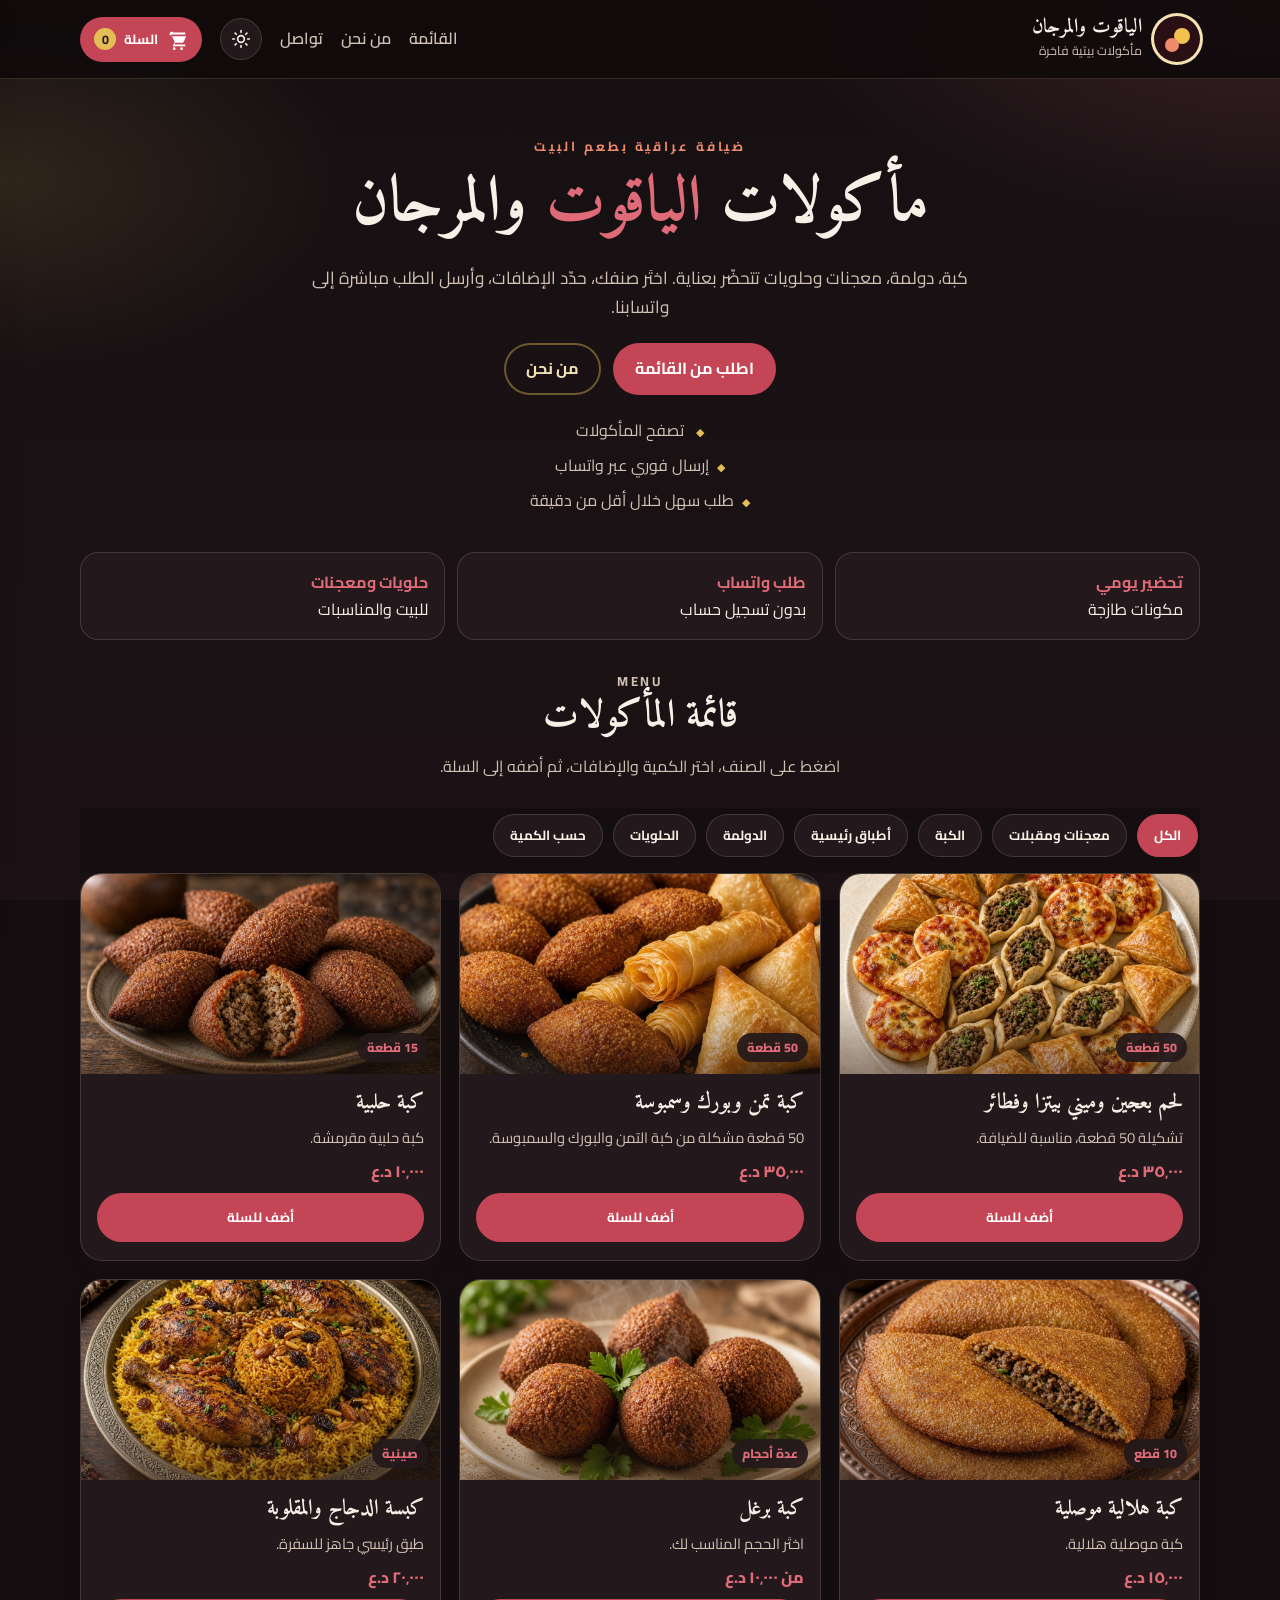
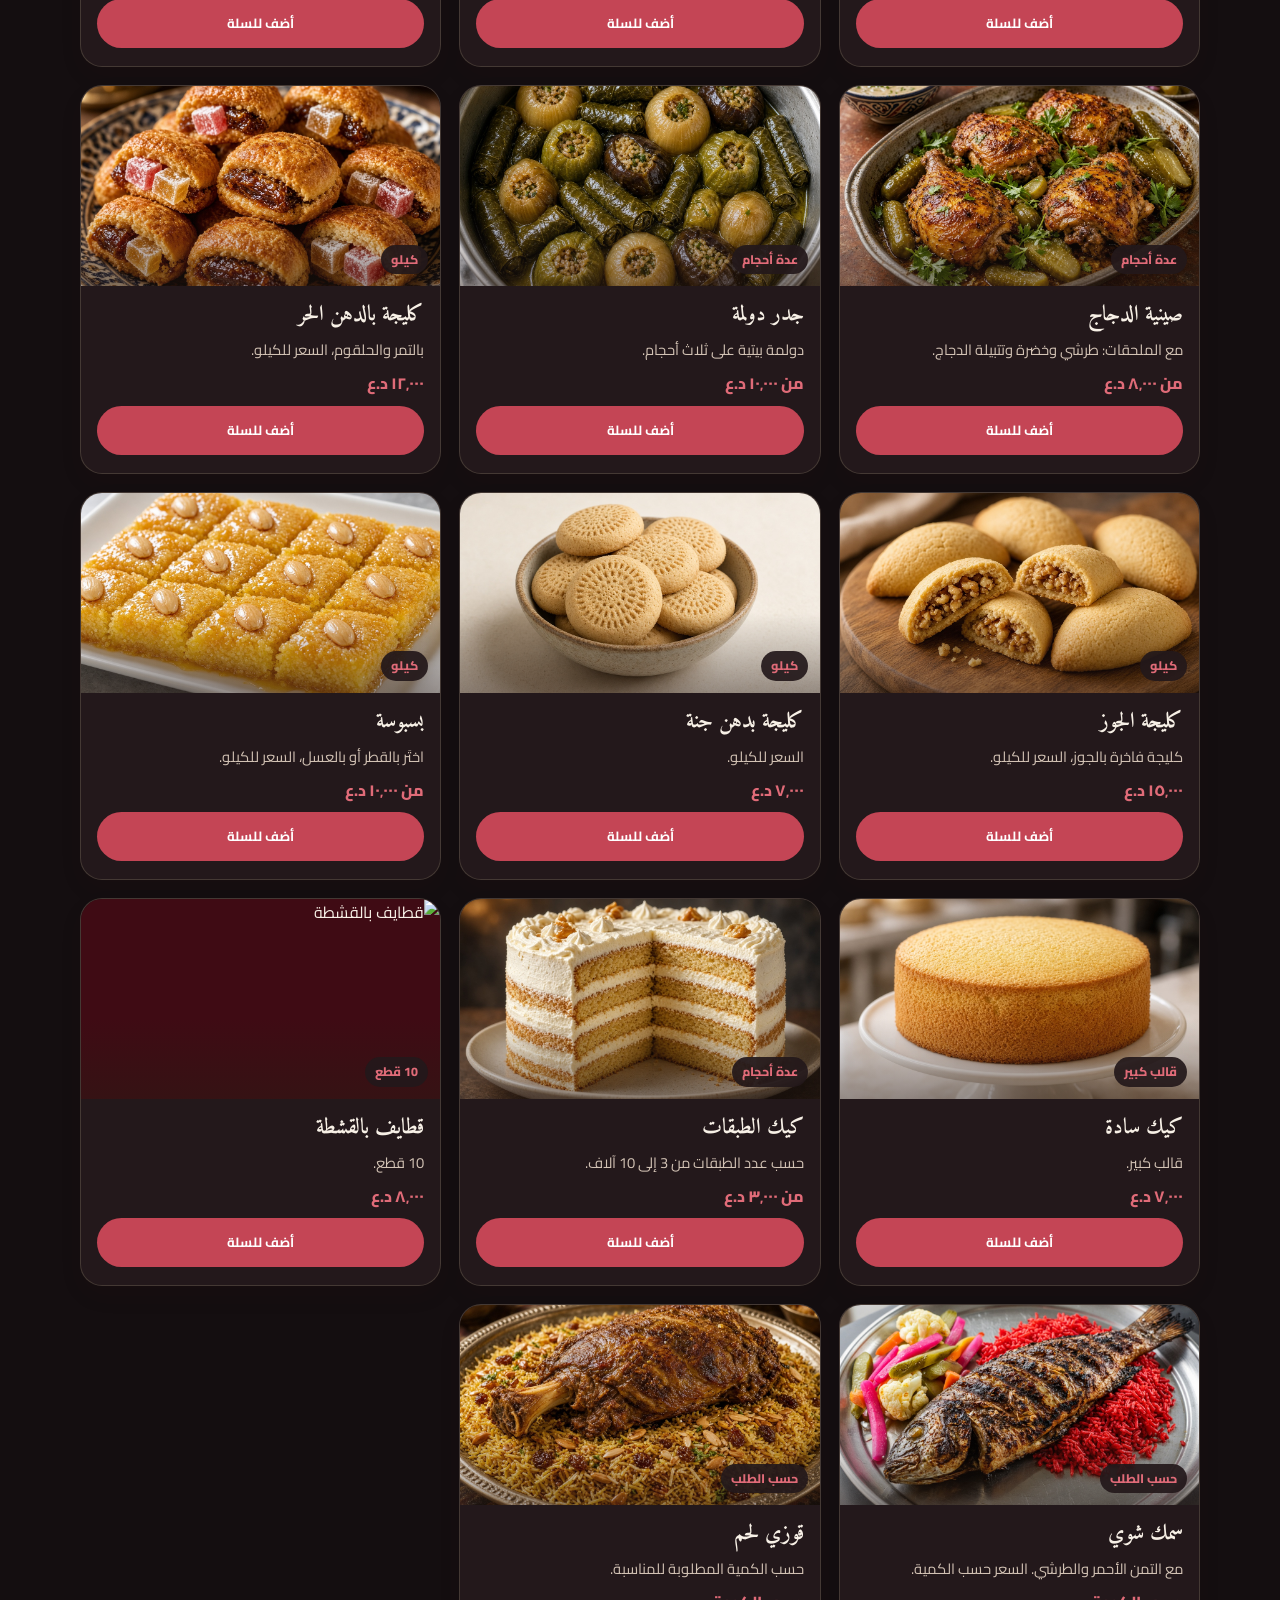
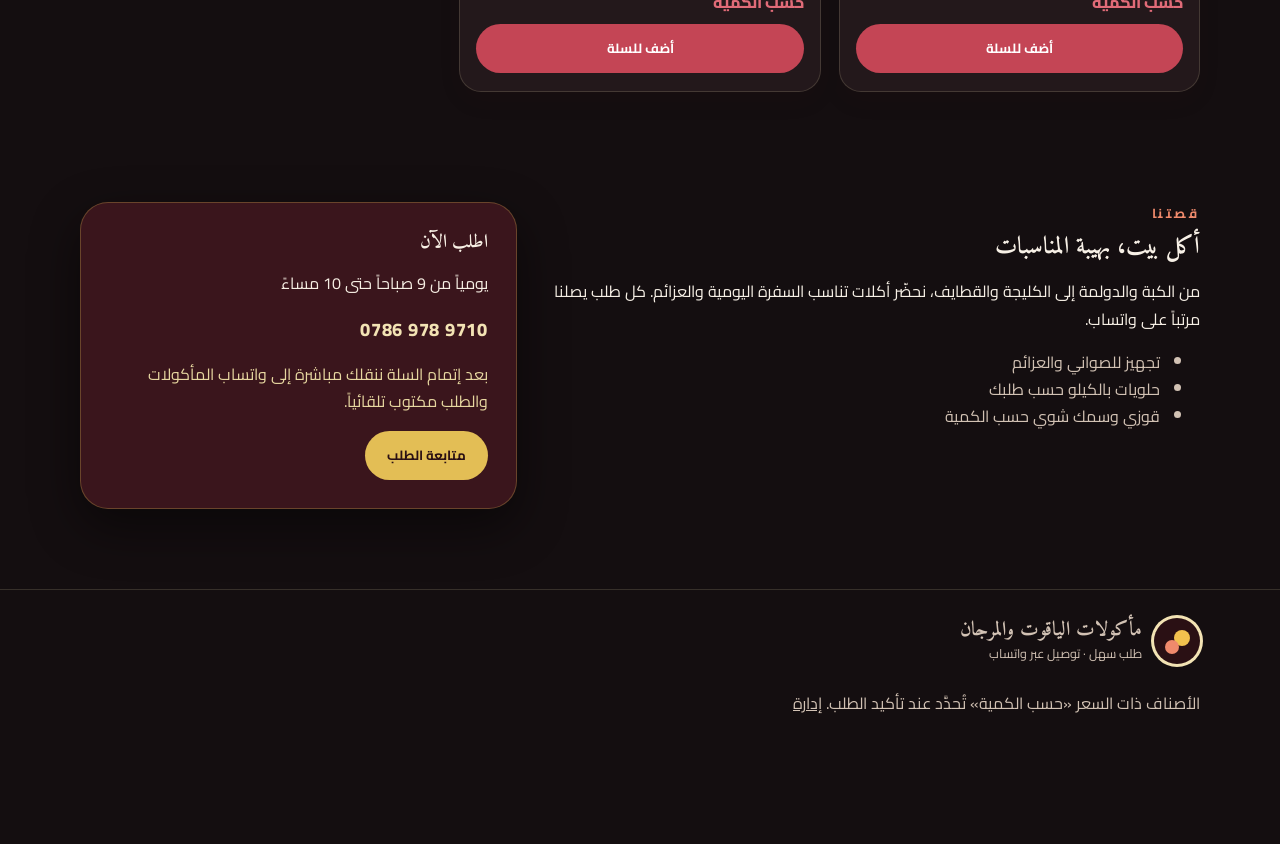
==== index.html @ 4e127524 "Serve uploaded photos from GitHub immediately and bust cached admin scripts. Co-authored-by: Cursor " ====
<!DOCTYPE html>
<html lang="ar" dir="rtl" data-theme="dark">
<head>
  <meta charset="UTF-8" />
  <meta name="viewport" content="width=device-width, initial-scale=1, viewport-fit=cover" />
  <meta name="theme-color" content="#161012" />
  <meta http-equiv="Cache-Control" content="no-cache, no-store, must-revalidate" />
  <meta http-equiv="Pragma" content="no-cache" />
  <title>مأكولات الياقوت والمرجان | اطلب أطيب الأكلات البيتية</title>
  <meta name="description" content="مأكولات الياقوت والمرجان — كبة، دولمة، معجنات وحلويات بيتية. اطلب أونلاين ويصلك الطلب مباشرة على واتساب." />
  <link rel="preconnect" href="https://fonts.googleapis.com" />
  <link rel="preconnect" href="https://fonts.gstatic.com" crossorigin />
  <link href="https://fonts.googleapis.com/css2?family=Amiri:wght@400;700&family=Cairo:wght@400;500;600;700;800&display=swap" rel="stylesheet" />
  <link rel="icon" href="data:image/svg+xml,%3Csvg xmlns='http://www.w3.org/2000/svg' viewBox='0 0 64 64'%3E%3Crect rx='14' width='64' height='64' fill='%236B1220'/%3E%3Ccircle cx='26' cy='30' r='10' fill='%23C9A227'/%3E%3Ccircle cx='40' cy='36' r='9' fill='%23D46A4C'/%3E%3C/svg%3E" />
  <script>
    (function () {
      var theme = localStorage.getItem("yam-theme") || "dark";
      document.documentElement.setAttribute("data-theme", theme);
    })();
  </script>
  <link rel="stylesheet" href="css/style.css?v=20" />
</head>
<body>
  <div class="page-bg" aria-hidden="true"></div>

  <header class="site-header" id="top">
    <div class="container header-inner">
      <a class="brand" href="#top">
        <span class="brand-mark" aria-hidden="true">
          <span class="gem gem-ruby"></span>
          <span class="gem gem-coral"></span>
        </span>
        <span class="brand-text">
          <strong>الياقوت والمرجان</strong>
          <small>مأكولات بيتية فاخرة</small>
        </span>
      </a>

      <nav class="header-nav" aria-label="التنقل الرئيسي">
        <a href="#menu">القائمة</a>
        <a href="#about">من نحن</a>
        <a href="#contact">تواصل</a>
      </nav>

      <button class="theme-toggle" id="theme-toggle" type="button" aria-label="الوضع الفاتح">
        <svg class="icon-moon" viewBox="0 0 24 24" aria-hidden="true">
          <path fill="currentColor" d="M21 14.3A9 9 0 0 1 9.7 3a7 7 0 1 0 11.3 11.3z"/>
        </svg>
        <svg class="icon-sun" viewBox="0 0 24 24" fill="none" stroke="currentColor" stroke-width="2" stroke-linecap="round" aria-hidden="true">
          <circle cx="12" cy="12" r="4"/>
          <path d="M12 2v2m0 16v2M4.9 4.9l1.4 1.4m11.4 11.4 1.4 1.4M2 12h2m16 0h2M4.9 19.1l1.4-1.4m11.4-11.4 1.4-1.4"/>
        </svg>
      </button>
      <button class="cart-btn" id="open-cart" type="button" aria-label="فتح السلة">
        <svg viewBox="0 0 24 24" width="22" height="22" aria-hidden="true">
          <path fill="currentColor" d="M7 4h-2l-1 2v2h2l3.6 7.59-1.35 2.41A1 1 0 0 0 9 20h12v-2h-11.42a.25.25 0 0 1-.23-.37L10.1 16h7.45a2 2 0 0 0 1.79-1.11L22 9H6.21l-.94-2H21V5H7.4zM9 21a1.5 1.5 0 1 0 0 3 1.5 1.5 0 0 0 0-3zm8 0a1.5 1.5 0 1 0 0 3 1.5 1.5 0 0 0 0-3z"/>
        </svg>
        <span>السلة</span>
        <span class="cart-count" id="cart-count">0</span>
      </button>
    </div>
  </header>

  <main>
    <section class="hero">
      <div class="container hero-grid">
        <div class="hero-copy">
          <p class="eyebrow">ضيافة عراقية بطعم البيت</p>
          <h1>مأكولات <span>الياقوت</span> والمرجان</h1>
          <p class="hero-lead">كبة، دولمة، معجنات وحلويات تتحضّر بعناية. اختَر صنفك، حدّد الإضافات، وأرسل الطلب مباشرة إلى واتسابنا.</p>
          <div class="hero-actions">
            <a class="btn btn-primary" href="#menu">اطلب من القائمة</a>
            <a class="btn btn-ghost" href="#about">من نحن</a>
          </div>
          <ul class="hero-points">
            <li> تصفح المأكولات </li>
            <li>إرسال فوري عبر واتساب</li>
            <li>طلب سهل خلال أقل من دقيقة</li>
          </ul>
        </div>
      </div>
    </section>

    <section class="trust-bar">
      <div class="container trust-row">
        <div><strong>تحضير يومي</strong><span>مكونات طازجة</span></div>
        <div><strong>طلب واتساب</strong><span>بدون تسجيل حساب</span></div>
        <div><strong>حلويات ومعجنات</strong><span>للبيت والمناسبات</span></div>
      </div>
    </section>

    <section class="menu-section" id="menu">
      <div class="container">
        <header class="section-head">
          <p class="eyebrow">MENU</p>
          <h2>قائمة المأكولات</h2>
          <p>اضغط على الصنف، اختر الكمية والإضافات، ثم أضفه إلى السلة.</p>
        </header>

        <div class="cat-scroll" id="category-bar" role="tablist" aria-label="تصنيفات القائمة"></div>
        <div class="menu-grid" id="menu-grid"></div>
      </div>
    </section>

    <section class="about-section" id="about">
      <div class="container about-grid">
        <div>
          <p class="eyebrow">قصتنا</p>
          <h2>أكل بيت، بهيبة المناسبات</h2>
          <p>من الكبة والدولمة إلى الكليجة والقطايف، نحضّر أكلات تناسب السفرة اليومية والعزائم. كل طلب يصلنا مرتباً على واتساب.</p>
          <ul class="about-list">
            <li>تجهيز للصواني والعزائم</li>
            <li>حلويات بالكيلو حسب طلبك</li>
            <li>قوزي وسمك شوي حسب الكمية</li>
          </ul>
        </div>
        <aside class="hours-card" id="contact">
          <h3>اطلب الآن</h3>
          <p id="hours-text"></p>
          <p><a id="phone-link" dir="ltr" href="https://wa.me/9647869789710">0786 978 9710</a></p>
          <p class="muted">بعد إتمام السلة ننقلك مباشرة إلى واتساب المأكولات والطلب مكتوب تلقائياً.</p>
          <button class="btn btn-primary" id="open-cart-2" type="button">متابعة الطلب</button>
        </aside>
      </div>
    </section>
  </main>

  <footer class="site-footer">
    <div class="container footer-inner">
      <div class="brand brand-footer">
        <span class="brand-mark" aria-hidden="true">
          <span class="gem gem-ruby"></span>
          <span class="gem gem-coral"></span>
        </span>
        <span class="brand-text">
          <strong>مأكولات الياقوت والمرجان</strong>
          <small>طلب سهل · توصيل عبر واتساب</small>
        </span>
      </div>
      <p> الأصناف ذات السعر «حسب الكمية» تُحدَّد عند تأكيد الطلب. <a class="muted" href="admin.html?v=20">إدارة</a></p>
    </div>
  </footer>

  <div class="mobile-bar" id="mobile-bar" hidden>
    <div>
      <span>المجموع</span>
      <strong id="mobile-total">0 د.ع</strong>
    </div>
    <button class="btn btn-primary" id="mobile-open-cart" type="button">عرض السلة</button>
  </div>

  <div class="overlay" id="overlay" hidden></div>

  <aside class="drawer" id="cart-drawer" aria-hidden="true" aria-labelledby="cart-title">
    <div class="drawer-head">
      <h2 id="cart-title">سلتك</h2>
      <button class="icon-btn" id="close-cart" type="button" aria-label="إغلاق السلة">×</button>
    </div>
    <div class="drawer-body" id="cart-items"></div>
    <div class="drawer-foot">
      <div class="total-row">
        <span>المجموع</span>
        <strong id="cart-total">0 د.ع</strong>
      </div>
      <button class="btn btn-primary btn-block" id="go-checkout" type="button">إتمام الطلب</button>
    </div>
  </aside>

  <div class="modal" id="item-modal" aria-hidden="true" role="dialog" aria-labelledby="item-modal-title">
    <div class="modal-card">
      <button class="icon-btn modal-close" id="close-item" type="button" aria-label="إغلاق">×</button>
      <div class="modal-hero" id="item-hero"></div>
      <div class="modal-body">
        <h2 id="item-modal-title"></h2>
        <p class="muted" id="item-modal-desc"></p>
        <form id="item-form"></form>
      </div>
    </div>
  </div>

  <div class="modal" id="checkout-modal" aria-hidden="true" role="dialog" aria-labelledby="checkout-title">
    <div class="modal-card checkout-card">
      <button class="icon-btn modal-close" id="close-checkout" type="button" aria-label="إغلاق">×</button>
      <div class="modal-body">
        <p class="eyebrow">الخطوة الأخيرة</p>
        <h2 id="checkout-title">بيانات الطلب</h2>
        <p class="muted">نكتب طلبك تلقائياً ونفتح واتساب المأكولات لإرساله.</p>
        <form id="checkout-form">
          <label>الاسم الكامل
            <input name="name" type="text" required autocomplete="name" placeholder="اسمك الكريم" />
          </label>
          <label>رقم الهاتف
            <input name="phone" type="tel" required autocomplete="tel" inputmode="tel" placeholder="07xx xxx xxxx" />
          </label>
          <label>العنوان
            <input name="address" type="text" required autocomplete="street-address" placeholder="المنطقة، أقرب نقطة دالة" />
          </label>
          <div class="location-box" id="location-box">
            <div class="location-head">
              <strong>موقع الزبون على الخريطة</strong>
              <span class="location-status" id="location-status">لم يُحدَّد بعد</span>
            </div>
            <p class="muted location-hint">نحدد موقعك بالـ GPS ونرسل للمطعم رابط خريطة مع الطلب حتى يصل التوصيل بدقة.</p>
            <button class="btn btn-ghost btn-block" id="share-location" type="button">تحديد موقعي الآن</button>
            <a class="location-preview" id="location-preview" href="#" target="_blank" rel="noopener">عرض الموقع على الخريطة</a>
          </div>
          <fieldset class="choice-row">
            <legend>طريقة الاستلام</legend>
            <label class="chip"><input type="radio" name="fulfillment" value="توصيل" checked /> توصيل</label>
          </fieldset>
          <label>ملاحظات عامة
            <textarea name="notes" rows="3" placeholder="وقت التوصيل، تعليمات إضافية..."></textarea>
          </label>
          <div class="checkout-summary" id="checkout-summary"></div>
          <button class="btn btn-primary btn-block" type="submit">إرسال الطلب عبر واتساب</button>
        </form>
      </div>
    </div>
  </div>

  <div class="toast" id="toast" role="status" aria-live="polite"></div>

  <script src="js/config.js?v=20"></script>
  <script src="js/menu-data.js?v=20"></script>
  <script src="js/menu-store.js?v=20"></script>
  <script src="js/app.js?v=20"></script>
</body>
</html>
---- css/style.css ----
:root {
  color-scheme: light;
  --ruby: #6b1220;
  --ruby-deep: #3f0b14;
  --ruby-soft: #8d2434;
  --coral: #d46a4c;
  --gold: #c9a227;
  --gold-soft: #e7d7a0;
  --cream: #f6efe2;
  --paper: #fffaf1;
  --field: #ffffff;
  --ink: #2a1b14;
  --muted: #6d584b;
  --line: rgba(107, 18, 32, 0.12);
  --shadow: 0 18px 50px rgba(63, 11, 20, 0.16);
  --header-bg: rgba(251, 246, 236, 0.9);
  --cat-bg: linear-gradient(180deg, rgba(246, 239, 226, 0.96), rgba(246, 239, 226, 0.88));
  --page-glow: radial-gradient(900px 420px at 100% 0, rgba(212, 106, 76, 0.16), transparent 55%),
    radial-gradient(700px 380px at 0 20%, rgba(201, 162, 39, 0.14), transparent 50%),
    linear-gradient(180deg, #fbf6ec 0%, #f3ead8 100%);
  --overlay: rgba(42, 27, 20, 0.46);
  --ghost: var(--ruby);
  --ghost-line: rgba(107, 18, 32, 0.22);
  --badge: rgba(255, 250, 241, 0.94);
  --btn: #6b1220;
  --radius: 22px;
  --header: 78px;
}

html[data-theme="dark"] {
  color-scheme: dark;
  --ruby: #e06b78;
  --ruby-deep: #2a1014;
  --ruby-soft: #c44d5b;
  --coral: #f08a6c;
  --gold: #e3be55;
  --gold-soft: #f3e3b4;
  --cream: #140e10;
  --paper: #23181b;
  --field: #1b1315;
  --ink: #f7f0e6;
  --muted: #d2c2b4;
  --line: rgba(243, 227, 180, 0.16);
  --shadow: 0 18px 50px rgba(0, 0, 0, 0.48);
  --header-bg: rgba(16, 10, 12, 0.9);
  --cat-bg: linear-gradient(180deg, rgba(20, 14, 16, 0.96), rgba(20, 14, 16, 0.88));
  --page-glow: radial-gradient(900px 420px at 100% 0, rgba(224, 107, 120, 0.18), transparent 55%),
    radial-gradient(700px 380px at 0 20%, rgba(227, 190, 85, 0.12), transparent 50%),
    linear-gradient(180deg, #161012 0%, #1c1215 100%);
  --overlay: rgba(8, 4, 5, 0.72);
  --ghost: var(--gold-soft);
  --ghost-line: rgba(227, 190, 85, 0.42);
  --badge: rgba(35, 24, 27, 0.92);
  --btn: #c44555;
}

* { box-sizing: border-box; }
html { scroll-behavior: smooth; }
body {
  margin: 0;
  font-family: "Cairo", sans-serif;
  color: var(--ink);
  background: var(--cream);
  line-height: 1.7;
}
img { max-width: 100%; display: block; }
button, input, textarea { font-family: inherit; }
a { color: inherit; }

.page-bg {
  position: fixed;
  inset: 0;
  z-index: -1;
  background: var(--page-glow);
}

.container {
  width: min(1120px, calc(100% - 32px));
  margin-inline: auto;
}

.site-header {
  position: sticky;
  top: 0;
  z-index: 40;
  backdrop-filter: blur(16px);
  background: var(--header-bg);
  border-bottom: 1px solid var(--line);
}
.header-inner {
  min-height: var(--header);
  display: flex;
  align-items: center;
  gap: 18px;
}
.brand {
  display: flex;
  align-items: center;
  gap: 12px;
  text-decoration: none;
}
.brand-mark {
  width: 46px;
  height: 46px;
  border-radius: 50%;
  background: var(--ruby-deep);
  position: relative;
  box-shadow: 0 0 0 3px var(--gold-soft);
}
.gem {
  position: absolute;
  border-radius: 50%;
}
.gem-ruby {
  width: 16px;
  height: 16px;
  background: #f2c14e;
  top: 12px;
  right: 10px;
}
.gem-coral {
  width: 14px;
  height: 14px;
  background: var(--coral);
  bottom: 10px;
  left: 11px;
}
.brand-text { display: flex; flex-direction: column; }
.brand-text strong {
  font-family: "Amiri", serif;
  font-size: 1.25rem;
  line-height: 1.2;
}
.brand-text small { color: var(--muted); font-size: 0.78rem; }
.header-nav {
  margin-inline-start: auto;
  display: flex;
  gap: 18px;
}
.header-nav a {
  text-decoration: none;
  color: var(--muted);
  font-weight: 600;
}
.header-nav a:hover { color: var(--ruby); }

.theme-toggle {
  width: 42px;
  height: 42px;
  border-radius: 50%;
  border: 1px solid var(--line);
  background: var(--paper);
  color: var(--ink);
  display: grid;
  place-items: center;
  cursor: pointer;
  flex-shrink: 0;
}
.theme-toggle svg { display: none; width: 20px; height: 20px; }
html[data-theme="light"] .theme-toggle .icon-moon,
html:not([data-theme]) .theme-toggle .icon-moon { display: block; }
html[data-theme="dark"] .theme-toggle .icon-sun { display: block; }

.cart-btn, .btn, .icon-btn {
  border: 0;
  cursor: pointer;
}
.cart-btn {
  display: flex;
  align-items: center;
  gap: 8px;
  background: var(--btn);
  color: #fff;
  padding: 10px 14px;
  border-radius: 999px;
  font-weight: 700;
}
.cart-count {
  background: var(--gold);
  color: var(--ruby-deep);
  min-width: 22px;
  height: 22px;
  border-radius: 50%;
  display: grid;
  place-items: center;
  font-size: 0.78rem;
}

.hero { padding: 56px 0 28px; }
#menu, #about, #contact { scroll-margin-top: calc(var(--header) + 12px); }
.hero-grid {
  display: grid;
  justify-items: center;
  text-align: center;
}
.hero-copy { max-width: 42rem; }
.eyebrow {
  letter-spacing: 0.22em;
  color: var(--coral);
  font-weight: 700;
  margin: 0 0 8px;
  font-size: 0.82rem;
}
h1, h2, h3 { font-family: "Amiri", serif; line-height: 1.25; margin: 0 0 12px; }
h1 { font-size: clamp(2.4rem, 5vw, 4.2rem); }
h1 span { color: var(--ruby); }
.hero-lead { font-size: 1.08rem; color: var(--muted); margin-inline: auto; }
.hero-actions { display: flex; gap: 12px; flex-wrap: wrap; margin: 22px 0; justify-content: center; }
.hero-points {
  display: grid;
  gap: 8px;
  padding: 0;
  margin: 0 auto;
  list-style: none;
  color: var(--muted);
  justify-items: center;
}
.hero-points li::before {
  content: "◆";
  color: var(--gold);
  margin-left: 8px;
  font-size: 0.7rem;
}

.btn {
  display: inline-flex;
  align-items: center;
  justify-content: center;
  gap: 8px;
  text-decoration: none;
  padding: 12px 22px;
  border-radius: 999px;
  font-weight: 700;
  transition: 0.2s ease;
}
.btn-primary { background: var(--btn); color: #fff; }
.btn-primary:hover { background: var(--ruby-soft); transform: translateY(-1px); }
.btn-ghost {
  background: transparent;
  color: var(--ghost);
  box-shadow: inset 0 0 0 2px var(--ghost-line);
}
.btn-block { width: 100%; }

.trust-bar { padding: 10px 0 30px; }
.trust-row {
  display: grid;
  grid-template-columns: repeat(3, 1fr);
  gap: 12px;
}
.trust-row div {
  background: var(--paper);
  border: 1px solid var(--line);
  border-radius: 18px;
  padding: 16px;
  display: flex;
  flex-direction: column;
}
.trust-row strong { color: var(--ruby); }

.section-head { text-align: center; margin-bottom: 28px; }
.section-head h2 { font-size: clamp(2rem, 3vw, 2.8rem); }
.section-head p { color: var(--muted); margin: 0; }

.cat-scroll {
  display: flex;
  gap: 10px;
  overflow-x: auto;
  padding: 6px 2px 16px;
  position: sticky;
  top: var(--header);
  z-index: 20;
  background: var(--cat-bg);
}
.cat-btn {
  white-space: nowrap;
  border: 1px solid var(--line);
  background: var(--paper);
  color: var(--ink);
  border-radius: 999px;
  padding: 8px 16px;
  font-weight: 700;
  cursor: pointer;
  scroll-margin-top: calc(var(--header) + 10px);
  scroll-margin-bottom: 96px;
}
.cat-btn.active {
  background: var(--btn);
  color: #fff;
  border-color: var(--btn);
}

.menu-grid {
  display: grid;
  grid-template-columns: repeat(auto-fill, minmax(280px, 1fr));
  gap: 18px;
  padding-bottom: 90px;
}
.dish-card {
  background: var(--paper);
  border: 1px solid var(--line);
  border-radius: var(--radius);
  overflow: hidden;
  display: flex;
  flex-direction: column;
  box-shadow: 0 10px 24px rgba(63, 11, 20, 0.06);
  transition: 0.2s ease;
}
.dish-card:hover { transform: translateY(-4px); box-shadow: var(--shadow); }
.dish-photo {
  height: 200px;
  background: #3f0b14;
  background-size: cover;
  background-position: center;
  position: relative;
}
.dish-photo img {
  width: 100%;
  height: 100%;
  object-fit: cover;
  display: block;
}
.dish-photo::after {
  content: "";
  position: absolute;
  inset: auto 0 0;
  height: 80px;
  background: linear-gradient(transparent, rgba(42, 27, 20, 0.45));
  pointer-events: none;
  z-index: 1;
}
.dish-badge {
  position: absolute;
  bottom: 12px;
  right: 12px;
  z-index: 2;
  background: var(--badge);
  color: var(--ruby);
  padding: 4px 10px;
  border-radius: 999px;
  font-size: 0.78rem;
  font-weight: 800;
}
.dish-body { padding: 16px 16px 18px; display: flex; flex-direction: column; gap: 8px; flex: 1; }
.dish-body h3 { font-size: 1.35rem; margin: 0; }
.dish-body p { margin: 0; color: var(--muted); font-size: 0.92rem; }
.price { color: var(--ruby); font-weight: 800; }
.dish-card .btn { margin-top: auto; }

.about-section { padding: 20px 0 80px; }
.about-grid {
  display: grid;
  grid-template-columns: 1.2fr 0.8fr;
  gap: 28px;
  align-items: start;
}
.about-list { color: var(--muted); }
.hours-card {
  background: var(--ruby-deep);
  color: #f7efe4;
  padding: 28px;
  border-radius: 28px;
  box-shadow: var(--shadow);
  border: 1px solid rgba(227, 190, 85, 0.28);
}
.hours-card .muted { color: #e7d7a0; }
.hours-card .btn-primary { background: var(--gold); color: var(--ruby-deep); }
html[data-theme="dark"] .hours-card {
  background: #3a151c;
}
.hours-card #phone-link {
  color: var(--gold-soft);
  font-weight: 800;
  font-size: 1.15rem;
  text-decoration: none;
  letter-spacing: 0.04em;
}

.site-footer {
  border-top: 1px solid var(--line);
  padding: 28px 0 110px;
  color: var(--muted);
}
.footer-inner { display: grid; gap: 10px; }

.mobile-bar {
  position: fixed;
  bottom: 0;
  inset-inline: 0;
  z-index: 35;
  background: var(--paper);
  border-top: 1px solid var(--line);
  display: flex;
  justify-content: space-between;
  align-items: center;
  gap: 12px;
  padding: 12px 16px calc(12px + env(safe-area-inset-bottom));
  box-shadow: 0 -10px 30px rgba(63, 11, 20, 0.08);
}
.mobile-bar[hidden] { display: none; }

body:has(.drawer.open) .mobile-bar,
body:has(.modal.open) .mobile-bar {
  display: none !important;
}
.overlay {
  position: fixed;
  inset: 0;
  background: var(--overlay);
  z-index: 50;
}
.overlay[hidden] { display: none; }

.drawer {
  position: fixed;
  top: 0;
  bottom: 0;
  left: 0;
  width: min(420px, 100%);
  background: var(--paper);
  z-index: 60;
  transform: translateX(-110%);
  transition: transform 0.28s ease;
  display: flex;
  flex-direction: column;
  box-shadow: var(--shadow);
}
.drawer.open { transform: none; }
.drawer-head, .drawer-foot { padding: 18px 20px; }
.drawer-head {
  display: flex;
  justify-content: space-between;
  align-items: center;
  border-bottom: 1px solid var(--line);
}
.drawer-body {
  overflow: auto;
  padding: 16px 20px;
  flex: 1;
}
.drawer-foot { border-top: 1px solid var(--line); }
.total-row {
  display: flex;
  justify-content: space-between;
  margin-bottom: 12px;
  font-size: 1.05rem;
}
.icon-btn {
  width: 40px;
  height: 40px;
  border-radius: 50%;
  background: var(--cream);
  font-size: 1.4rem;
  color: var(--ink);
}
.cart-item {
  border: 1px solid var(--line);
  border-radius: 16px;
  padding: 12px;
  margin-bottom: 12px;
  background: var(--field);
}
.cart-item h4 { margin: 0 0 4px; }
.cart-item .extras { color: var(--muted); font-size: 0.86rem; }
.cart-item-top {
  display: flex;
  justify-content: space-between;
  gap: 8px;
  align-items: start;
}
.remove-item {
  background: transparent;
  border: 0;
  color: var(--coral);
  cursor: pointer;
  font-weight: 700;
}
.empty-cart {
  text-align: center;
  color: var(--muted);
  padding: 40px 10px;
}

.modal {
  position: fixed;
  inset: 0;
  z-index: 80;
  display: none;
  place-items: center;
  padding: 18px;
}
.modal.open { display: grid; }
.modal-card {
  width: min(560px, 100%);
  max-height: calc(100vh - 36px);
  overflow: auto;
  background: var(--paper);
  border-radius: 28px;
  box-shadow: var(--shadow);
  position: relative;
}
.modal-hero {
  height: 180px;
  background-size: cover;
  background-position: center;
  background-color: var(--ruby-deep);
}
.modal-body { padding: 22px; }
.modal-close { position: absolute; top: 12px; inset-inline-end: 12px; z-index: 2; }

label { display: grid; gap: 6px; font-weight: 700; margin-bottom: 14px; }
input[type="text"], input[type="tel"], textarea, select {
  width: 100%;
  border: 1px solid var(--line);
  border-radius: 14px;
  padding: 12px 14px;
  background: var(--field);
  color: var(--ink);
  font-size: 1rem;
}
::placeholder { color: var(--muted); opacity: 0.8; }
.choice-row {
  border: 0;
  padding: 0;
  margin: 0 0 14px;
  display: flex;
  flex-wrap: wrap;
  gap: 8px;
}
.choice-row legend { font-weight: 800; margin-bottom: 8px; width: 100%; }
.chip {
  display: flex;
  align-items: center;
  gap: 6px;
  background: var(--field);
  border: 1px solid var(--line);
  border-radius: 999px;
  padding: 8px 12px;
  font-weight: 700;
  cursor: pointer;
}
.chip:has(input:checked) {
  background: var(--btn);
  color: #fff;
  border-color: var(--btn);
}
.chip input { accent-color: var(--gold); }
.qty-row {
  display: flex;
  align-items: center;
  justify-content: space-between;
  gap: 12px;
  margin: 8px 0 16px;
}
.qty-controls {
  display: flex;
  align-items: center;
  gap: 12px;
  direction: ltr;
}
.qty-row button {
  width: 38px;
  height: 38px;
  border-radius: 50%;
  border: 1px solid var(--line);
  background: var(--field);
  color: var(--ink);
  font-size: 1.2rem;
  cursor: pointer;
}
.toggle-extra {
  display: flex;
  align-items: center;
  gap: 12px;
  background: var(--field);
  border: 1px solid var(--line);
  border-radius: 14px;
  padding: 10px 12px;
  margin-bottom: 10px;
  cursor: pointer;
  font-weight: 700;
}
.toggle-extra span { flex: 1; }
.toggle-extra small { font-weight: 500; }
.toggle-extra input {
  appearance: none;
  -webkit-appearance: none;
  width: 20px;
  height: 20px;
  flex-shrink: 0;
  margin: 0;
  border: 2px solid var(--ruby);
  border-radius: 4px;
  background: var(--field);
  cursor: pointer;
}
.toggle-extra input:checked {
  background: var(--ruby);
  box-shadow: inset 0 0 0 3px var(--field);
}
.checkout-summary {
  background: var(--cream);
  border-radius: 16px;
  padding: 12px 14px;
  margin-bottom: 16px;
  color: var(--muted);
}
.muted { color: var(--muted); }
.location-box {
  background: var(--field);
  border: 1px solid var(--line);
  border-radius: 14px;
  padding: 12px 14px;
  margin-bottom: 14px;
}
.location-box.is-set { border-color: var(--ruby); }
.location-head {
  display: flex;
  justify-content: space-between;
  align-items: center;
  gap: 8px;
  margin-bottom: 6px;
}
.location-status { font-size: 0.86rem; font-weight: 700; color: var(--muted); }
.location-status.ok { color: var(--ruby); }
.location-status.err { color: var(--coral); }
.location-hint { margin: 0 0 10px; font-size: 0.86rem; font-weight: 500; }
.location-preview {
  display: none;
  margin-top: 10px;
  text-align: center;
  font-weight: 700;
  color: var(--ruby);
}
.location-preview.is-visible { display: block; }

.toast {
  position: fixed;
  bottom: 90px;
  left: 50%;
  transform: translateX(-50%) translateY(20px);
  background: var(--ruby-deep);
  color: #fff;
  padding: 10px 16px;
  border-radius: 999px;
  opacity: 0;
  pointer-events: none;
  transition: 0.25s ease;
  z-index: 80;
}
.toast.show {
  opacity: 1;
  transform: translateX(-50%) translateY(0);
}

@media (max-width: 900px) {
  .header-nav { display: none; }
  .about-grid, .trust-row, .menu-grid {
    grid-template-columns: 1fr;
  }
  .menu-grid { grid-template-columns: 1fr 1fr; }
}

@media (max-width: 640px) {
  .menu-grid { grid-template-columns: 1fr; }
  .cart-btn span:nth-of-type(1) { display: none; }
  .hero { padding-top: 22px; }
  .admin-toolbar { flex-direction: column; align-items: stretch; }
  .admin-dish { grid-template-columns: 72px 1fr; }
  .admin-dish-actions { grid-column: 1 / -1; }
}

.admin-login {
  min-height: 100vh;
  display: grid;
  place-items: center;
  padding: 24px;
}
.admin-login[hidden],
#admin-app[hidden] { display: none !important; }
.admin-login-card {
  width: min(420px, 100%);
  background: var(--paper);
  border: 1px solid var(--line);
  border-radius: 28px;
  padding: 28px 24px;
  box-shadow: var(--shadow);
  text-align: center;
}
.admin-login-card h1 { font-size: 2rem; }
.admin-login-card form { text-align: right; margin: 18px 0; }
.admin-error { color: var(--coral); font-weight: 700; margin-top: 10px; }
.admin-main { padding: 28px 0 80px; }
.admin-toolbar {
  display: flex;
  justify-content: space-between;
  gap: 16px;
  align-items: end;
  margin-bottom: 22px;
}
.admin-toolbar-actions { display: flex; flex-wrap: wrap; gap: 8px; }
#publish-status { margin: 6px 0 0; font-size: 0.92rem; }
.admin-list { display: grid; gap: 12px; }
.admin-dish {
  display: grid;
  grid-template-columns: 88px 1fr auto;
  gap: 14px;
  align-items: center;
  background: var(--paper);
  border: 1px solid var(--line);
  border-radius: 18px;
  padding: 12px;
}
.admin-image-preview {
  display: block;
  width: 100%;
  max-height: 200px;
  object-fit: cover;
  border-radius: 14px;
  margin: 4px 0 14px;
  border: 1px solid var(--line);
}
.admin-image-preview[hidden] { display: none; }
.admin-dish strong { display: block; margin-bottom: 4px; }
.admin-dish-actions { display: flex; gap: 8px; }
.admin-variants {
  border: 1px solid var(--line);
  border-radius: 16px;
  padding: 12px;
  margin: 8px 0 16px;
}
.admin-variant-row {
  display: grid;
  grid-template-columns: 1fr 140px auto;
  gap: 8px;
  margin-bottom: 8px;
}
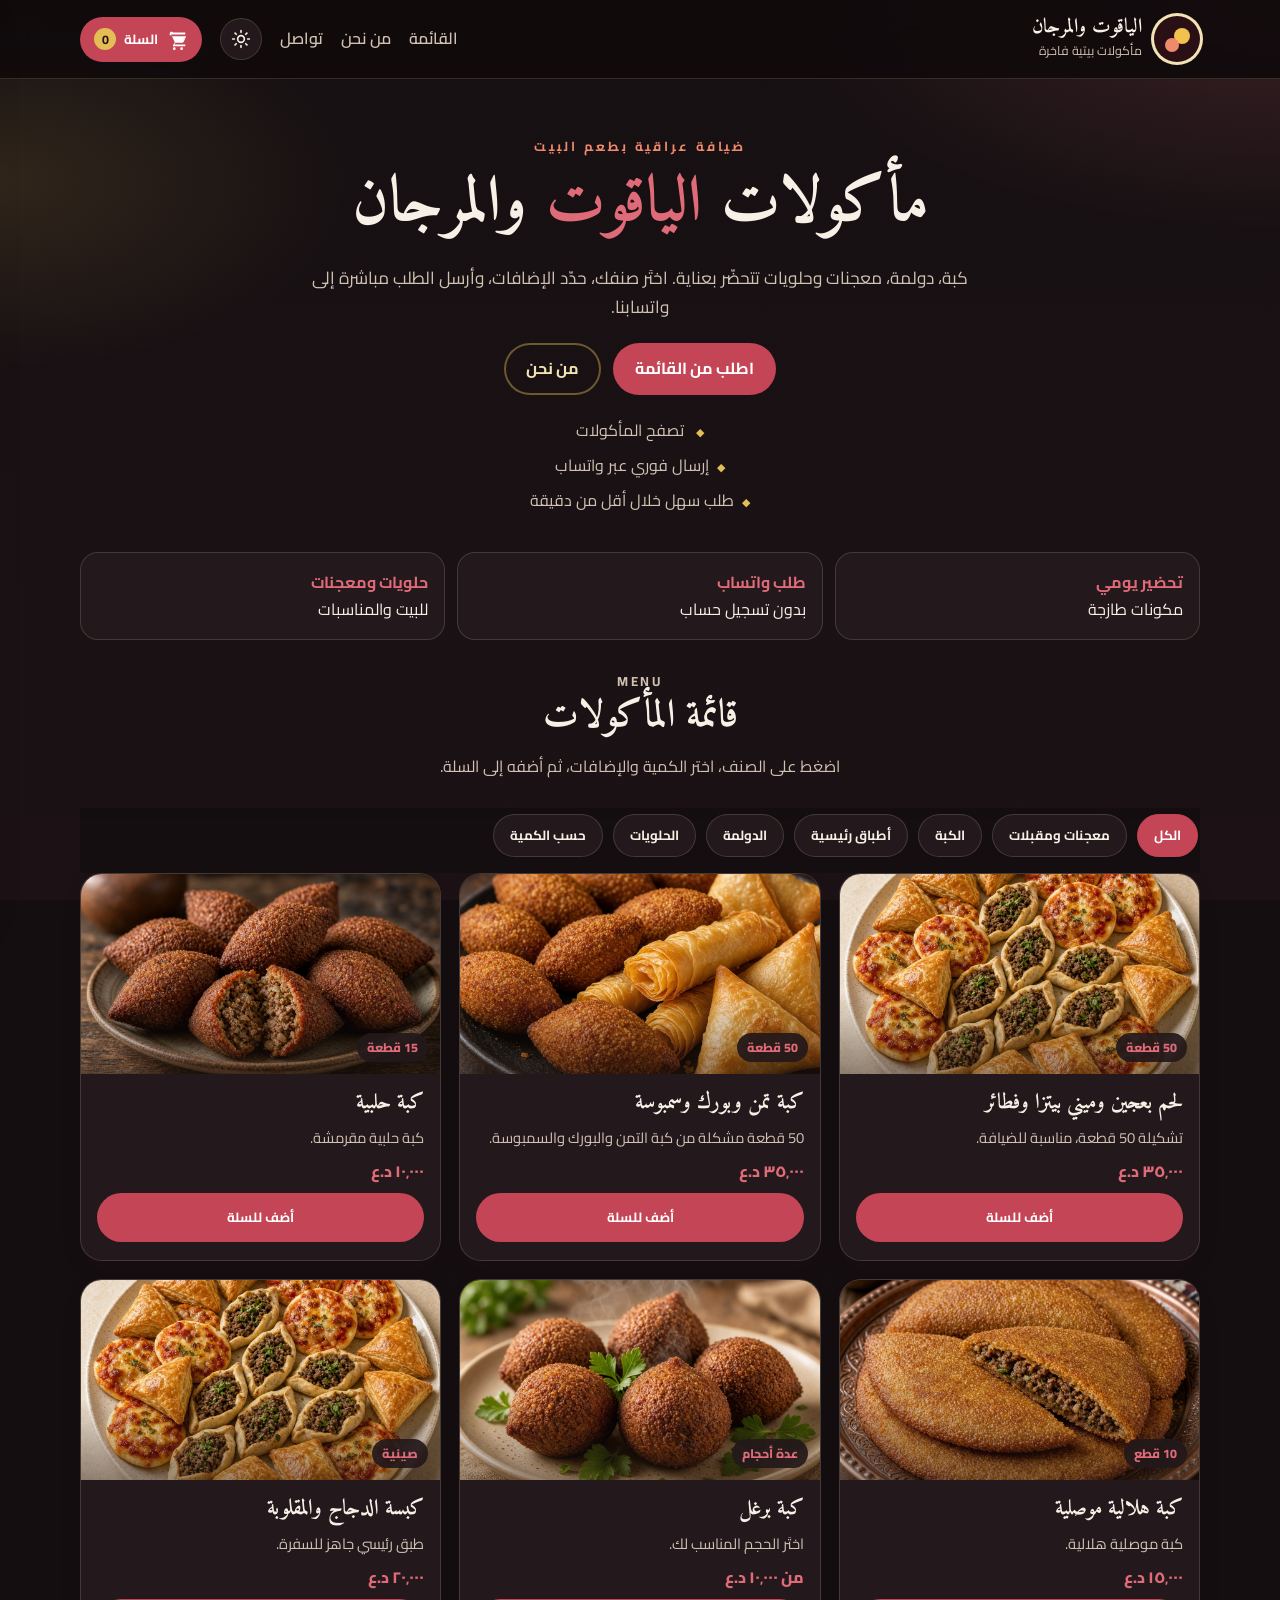
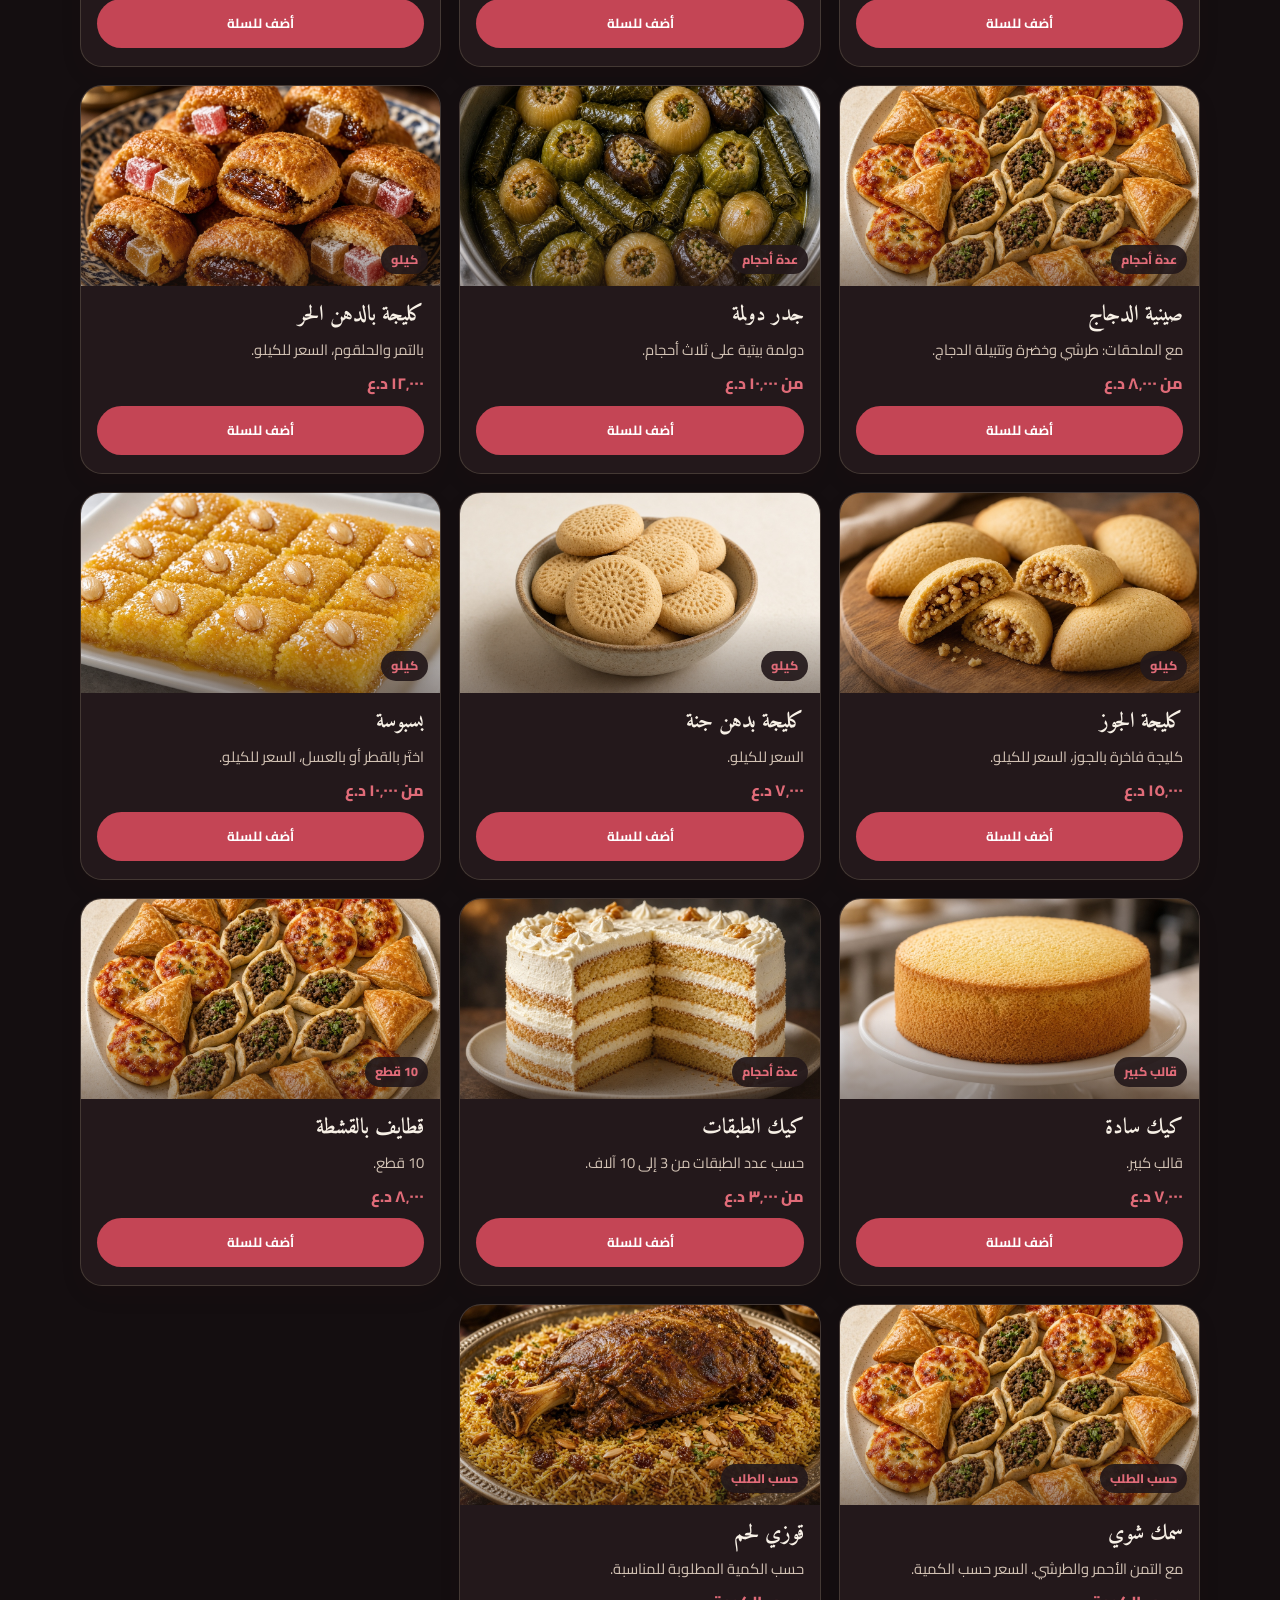
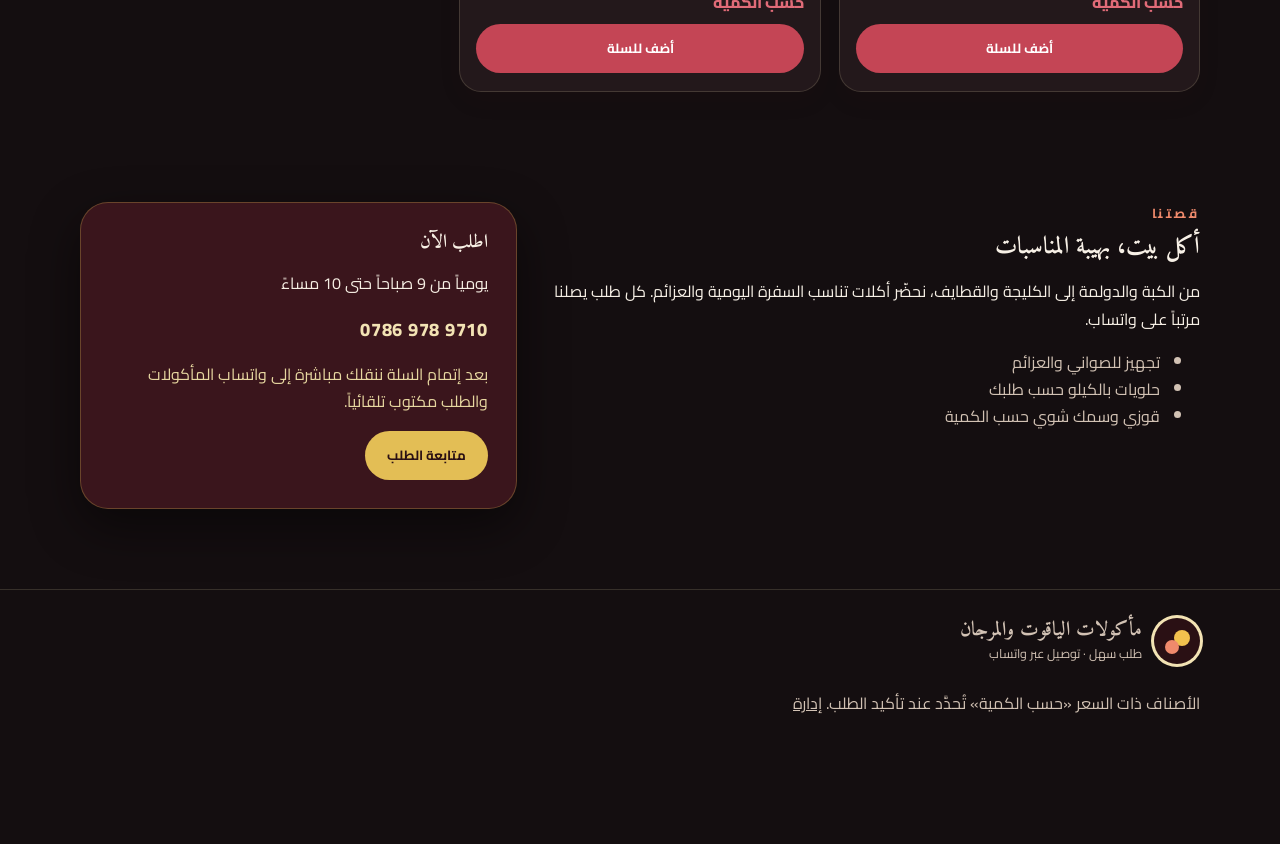
==== commit 16d66297: "Apply instant photo URLs to every dish so uploads never 404. Co-authored-by: Cursor <cursoragent@cur" ====
--- a/index.html
+++ b/index.html
@@ -18,7 +18,7 @@
       document.documentElement.setAttribute("data-theme", theme);
     })();
   </script>
-  <link rel="stylesheet" href="css/style.css?v=20" />
+  <link rel="stylesheet" href="css/style.css?v=21" />
 </head>
 <body>
   <div class="page-bg" aria-hidden="true"></div>
@@ -137,7 +137,7 @@
           <small>طلب سهل · توصيل عبر واتساب</small>
         </span>
       </div>
-      <p> الأصناف ذات السعر «حسب الكمية» تُحدَّد عند تأكيد الطلب. <a class="muted" href="admin.html?v=20">إدارة</a></p>
+      <p> الأصناف ذات السعر «حسب الكمية» تُحدَّد عند تأكيد الطلب. <a class="muted" href="admin.html?v=21">إدارة</a></p>
     </div>
   </footer>
 
@@ -220,9 +220,9 @@
 
   <div class="toast" id="toast" role="status" aria-live="polite"></div>
 
-  <script src="js/config.js?v=20"></script>
-  <script src="js/menu-data.js?v=20"></script>
-  <script src="js/menu-store.js?v=20"></script>
-  <script src="js/app.js?v=20"></script>
+  <script src="js/config.js?v=21"></script>
+  <script src="js/menu-data.js?v=21"></script>
+  <script src="js/menu-store.js?v=21"></script>
+  <script src="js/app.js?v=21"></script>
 </body>
 </html>
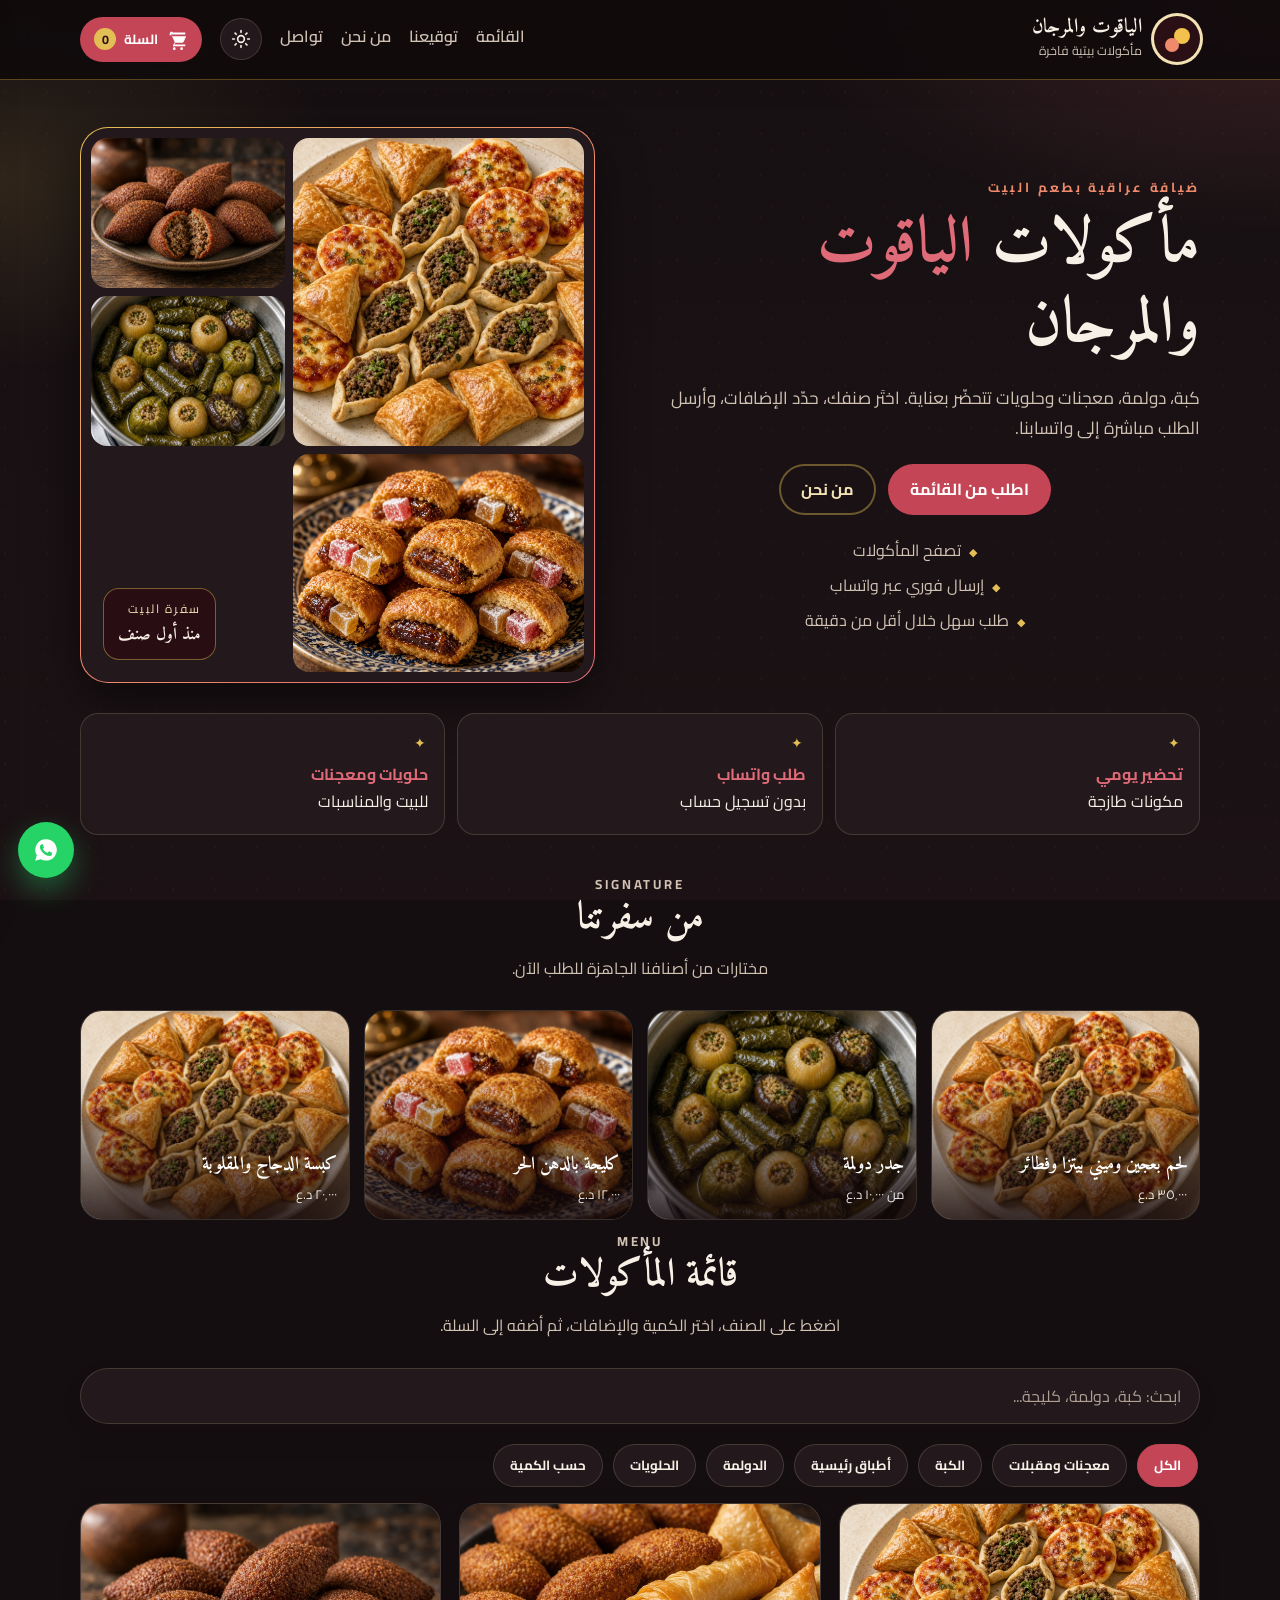
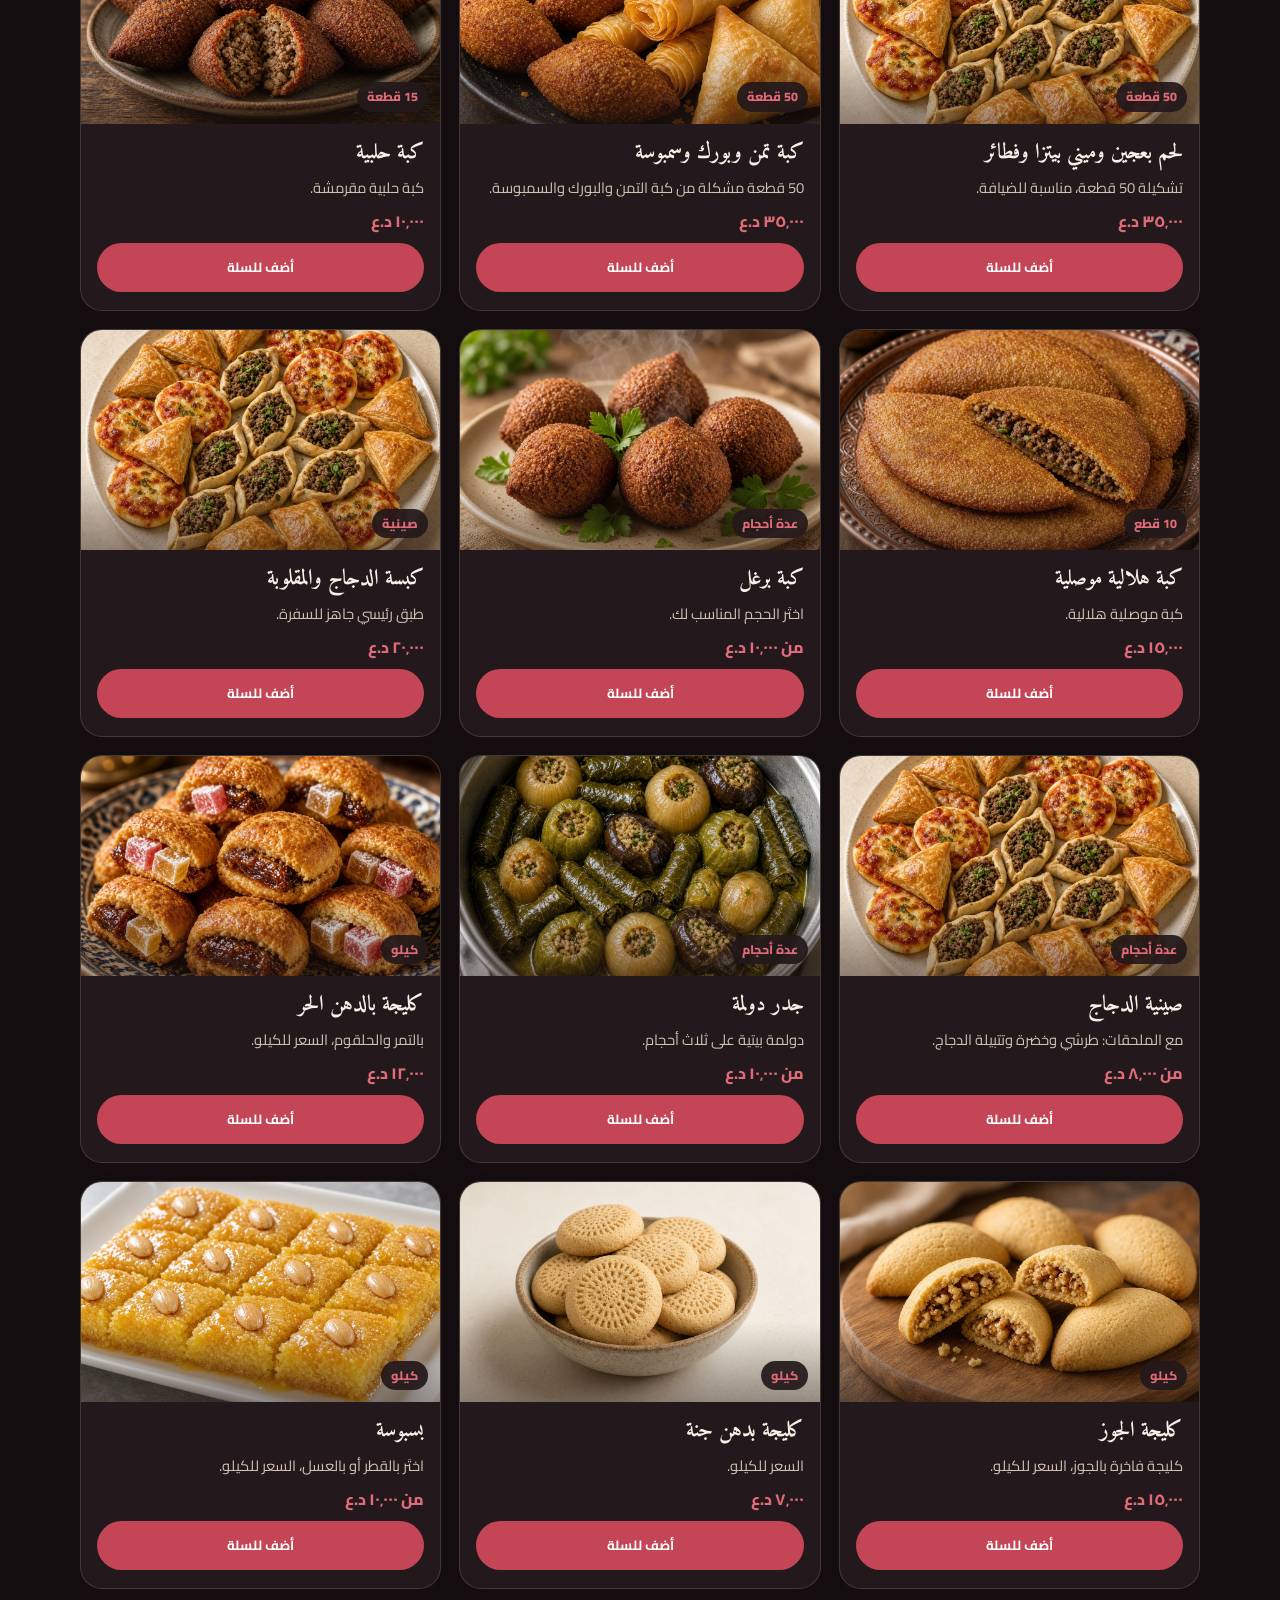
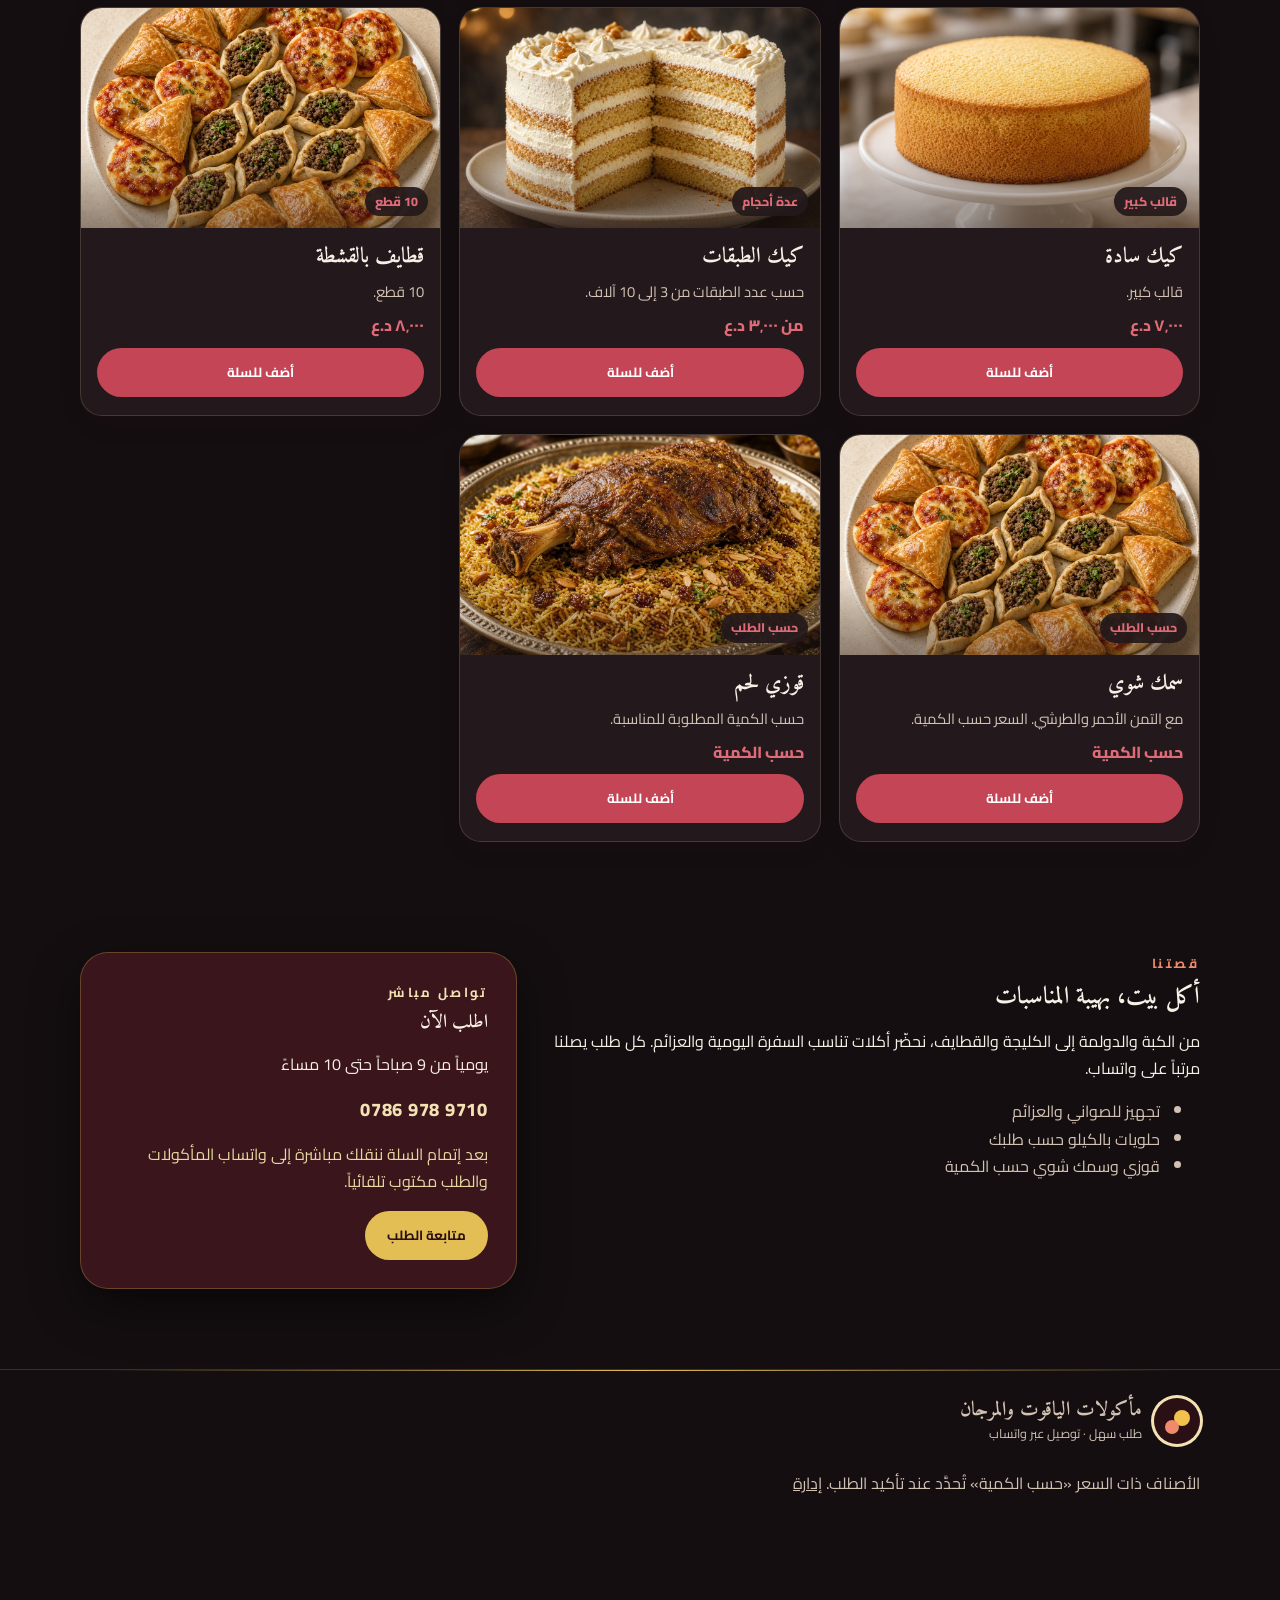
==== commit 44dafe11: "Give the storefront a distinctive hospitality look with search and signature dishes. Co-authored-by:" ====
--- a/index.html
+++ b/index.html
@@ -10,7 +10,7 @@
   <meta name="description" content="مأكولات الياقوت والمرجان — كبة، دولمة، معجنات وحلويات بيتية. اطلب أونلاين ويصلك الطلب مباشرة على واتساب." />
   <link rel="preconnect" href="https://fonts.googleapis.com" />
   <link rel="preconnect" href="https://fonts.gstatic.com" crossorigin />
-  <link href="https://fonts.googleapis.com/css2?family=Amiri:wght@400;700&family=Cairo:wght@400;500;600;700;800&display=swap" rel="stylesheet" />
+  <link href="https://fonts.googleapis.com/css2?family=Amiri:wght@400;700&family=Aref+Ruqaa:wght@400;700&family=Cairo:wght@400;500;600;700;800&display=swap" rel="stylesheet" />
   <link rel="icon" href="data:image/svg+xml,%3Csvg xmlns='http://www.w3.org/2000/svg' viewBox='0 0 64 64'%3E%3Crect rx='14' width='64' height='64' fill='%236B1220'/%3E%3Ccircle cx='26' cy='30' r='10' fill='%23C9A227'/%3E%3Ccircle cx='40' cy='36' r='9' fill='%23D46A4C'/%3E%3C/svg%3E" />
   <script>
     (function () {
@@ -18,10 +18,11 @@
       document.documentElement.setAttribute("data-theme", theme);
     })();
   </script>
-  <link rel="stylesheet" href="css/style.css?v=21" />
+  <link rel="stylesheet" href="css/style.css?v=22" />
 </head>
 <body>
   <div class="page-bg" aria-hidden="true"></div>
+  <div class="page-ornament" aria-hidden="true"></div>
 
   <header class="site-header" id="top">
     <div class="container header-inner">
@@ -38,6 +39,7 @@
 
       <nav class="header-nav" aria-label="التنقل الرئيسي">
         <a href="#menu">القائمة</a>
+        <a href="#featured">توقيعنا</a>
         <a href="#about">من نحن</a>
         <a href="#contact">تواصل</a>
       </nav>
@@ -73,19 +75,56 @@
             <a class="btn btn-ghost" href="#about">من نحن</a>
           </div>
           <ul class="hero-points">
-            <li> تصفح المأكولات </li>
+            <li>تصفح المأكولات</li>
             <li>إرسال فوري عبر واتساب</li>
             <li>طلب سهل خلال أقل من دقيقة</li>
           </ul>
         </div>
+        <div class="hero-visual" aria-hidden="true">
+          <div class="hero-frame">
+            <div class="hero-mosaic">
+              <img src="assets/pastry-mix.jpg" alt="">
+              <img src="assets/kibbeh-halabi.jpg" alt="">
+              <img src="assets/dolma.jpg" alt="">
+              <img src="assets/kleija-ghee.jpg" alt="">
+            </div>
+            <div class="hero-seal">
+              <span>سفرة البيت</span>
+              <strong>منذ أول صنف</strong>
+            </div>
+          </div>
+        </div>
       </div>
     </section>
 
     <section class="trust-bar">
       <div class="container trust-row">
-        <div><strong>تحضير يومي</strong><span>مكونات طازجة</span></div>
-        <div><strong>طلب واتساب</strong><span>بدون تسجيل حساب</span></div>
-        <div><strong>حلويات ومعجنات</strong><span>للبيت والمناسبات</span></div>
+        <div>
+          <span class="trust-icon" aria-hidden="true">✦</span>
+          <strong>تحضير يومي</strong>
+          <span>مكونات طازجة</span>
+        </div>
+        <div>
+          <span class="trust-icon" aria-hidden="true">✦</span>
+          <strong>طلب واتساب</strong>
+          <span>بدون تسجيل حساب</span>
+        </div>
+        <div>
+          <span class="trust-icon" aria-hidden="true">✦</span>
+          <strong>حلويات ومعجنات</strong>
+          <span>للبيت والمناسبات</span>
+        </div>
+      </div>
+    </section>
+
+    <section class="featured-section" id="featured">
+      <div class="container">
+        <header class="section-head">
+          <p class="eyebrow">SIGNATURE</p>
+          <h2>من سفرتنا</h2>
+          <p>مختارات من أصنافنا الجاهزة للطلب الآن.</p>
+        </header>
+        <div class="featured-row" id="featured-row"></div>
       </div>
     </section>
 
@@ -96,6 +135,13 @@
           <h2>قائمة المأكولات</h2>
           <p>اضغط على الصنف، اختر الكمية والإضافات، ثم أضفه إلى السلة.</p>
         </header>
+
+        <div class="menu-tools">
+          <label class="menu-search">
+            <span class="visually-hidden">ابحث في القائمة</span>
+            <input id="menu-search" type="search" placeholder="ابحث: كبة، دولمة، كليجة..." autocomplete="off" />
+          </label>
+        </div>
 
         <div class="cat-scroll" id="category-bar" role="tablist" aria-label="تصنيفات القائمة"></div>
         <div class="menu-grid" id="menu-grid"></div>
@@ -115,6 +161,7 @@
           </ul>
         </div>
         <aside class="hours-card" id="contact">
+          <p class="eyebrow hours-eyebrow">تواصل مباشر</p>
           <h3>اطلب الآن</h3>
           <p id="hours-text"></p>
           <p><a id="phone-link" dir="ltr" href="https://wa.me/9647869789710">0786 978 9710</a></p>
@@ -137,9 +184,13 @@
           <small>طلب سهل · توصيل عبر واتساب</small>
         </span>
       </div>
-      <p> الأصناف ذات السعر «حسب الكمية» تُحدَّد عند تأكيد الطلب. <a class="muted" href="admin.html?v=21">إدارة</a></p>
+      <p> الأصناف ذات السعر «حسب الكمية» تُحدَّد عند تأكيد الطلب. <a class="muted" href="admin.html?v=22">إدارة</a></p>
     </div>
   </footer>
+
+  <a class="wa-float" id="wa-float" href="https://wa.me/9647869789710" target="_blank" rel="noopener" aria-label="تواصل واتساب">
+    <svg viewBox="0 0 24 24" width="26" height="26" aria-hidden="true"><path fill="currentColor" d="M12.04 2a9.9 9.9 0 0 0-8.5 14.94L2 22l5.2-1.48A9.9 9.9 0 1 0 12.04 2zm5.76 14.16c-.24.68-1.4 1.26-1.94 1.3-.5.04-1.12.06-1.8-.11-.42-.1-.95-.3-1.64-.6-2.88-1.25-4.76-4.16-4.9-4.36-.14-.2-1.16-1.54-1.16-2.94s.74-2.08 1-2.36c.24-.28.54-.34.72-.34h.52c.16 0 .4-.06.62.48.24.56.8 1.94.86 2.08.08.14.12.3.02.48-.1.18-.14.3-.28.46-.14.16-.3.36-.42.48-.14.14-.28.28-.12.54.16.26.72 1.18 1.54 1.92 1.06.94 1.94 1.24 2.22 1.38.28.14.44.12.6-.06.16-.18.7-.82.88-1.1.18-.28.36-.22.6-.12.24.1 1.54.72 1.8.86.26.14.44.2.5.32.06.12.06.68-.18 1.36z"/></svg>
+  </a>
 
   <div class="mobile-bar" id="mobile-bar" hidden>
     <div>
@@ -220,9 +271,9 @@
 
   <div class="toast" id="toast" role="status" aria-live="polite"></div>
 
-  <script src="js/config.js?v=21"></script>
-  <script src="js/menu-data.js?v=21"></script>
-  <script src="js/menu-store.js?v=21"></script>
-  <script src="js/app.js?v=21"></script>
+  <script src="js/config.js?v=22"></script>
+  <script src="js/menu-data.js?v=22"></script>
+  <script src="js/menu-store.js?v=22"></script>
+  <script src="js/app.js?v=22"></script>
 </body>
 </html>
--- a/css/style.css
+++ b/css/style.css
@@ -186,14 +186,20 @@
   font-size: 0.78rem;
 }
 
-.hero { padding: 56px 0 28px; }
-#menu, #about, #contact { scroll-margin-top: calc(var(--header) + 12px); }
+.hero { padding: 48px 0 20px; }
+#menu, #about, #contact, #featured { scroll-margin-top: calc(var(--header) + 12px); }
 .hero-grid {
   display: grid;
-  justify-items: center;
-  text-align: center;
-}
-.hero-copy { max-width: 42rem; }
+  grid-template-columns: 1.05fr 0.95fr;
+  gap: 36px;
+  align-items: center;
+  text-align: start;
+}
+.hero-copy { max-width: none; }
+.hero-lead { margin-inline: 0; }
+.hero-actions { justify-content: flex-start; }
+.hero-points { justify-items: start; margin: 0; }
+h1 { font-family: "Aref Ruqaa", "Amiri", serif; }
 .eyebrow {
   letter-spacing: 0.22em;
   color: var(--coral);
@@ -252,9 +258,17 @@
   background: var(--paper);
   border: 1px solid var(--line);
   border-radius: 18px;
-  padding: 16px;
+  padding: 18px 16px;
   display: flex;
   flex-direction: column;
+  position: relative;
+  overflow: hidden;
+}
+.trust-icon {
+  color: var(--gold);
+  font-size: 0.85rem;
+  margin-bottom: 6px;
+  letter-spacing: 0.2em;
 }
 .trust-row strong { color: var(--ruby); }
 
@@ -655,10 +669,11 @@
 
 @media (max-width: 900px) {
   .header-nav { display: none; }
-  .about-grid, .trust-row, .menu-grid {
+  .about-grid, .trust-row, .menu-grid, .hero-grid, .featured-row {
     grid-template-columns: 1fr;
   }
   .menu-grid { grid-template-columns: 1fr 1fr; }
+  .hero-copy, .hero-actions, .hero-points { text-align: center; justify-content: center; justify-items: center; }
 }
 
 @media (max-width: 640px) {
@@ -735,3 +750,231 @@
   gap: 8px;
   margin-bottom: 8px;
 }
+
+.visually-hidden {
+  position: absolute;
+  width: 1px;
+  height: 1px;
+  padding: 0;
+  margin: -1px;
+  overflow: hidden;
+  clip: rect(0, 0, 0, 0);
+  border: 0;
+}
+.page-ornament {
+  pointer-events: none;
+  position: fixed;
+  inset: 0;
+  z-index: -1;
+  background-image:
+    radial-gradient(circle at 12% 18%, rgba(201, 162, 39, 0.07) 0 1px, transparent 1.6px),
+    radial-gradient(circle at 80% 70%, rgba(212, 106, 76, 0.06) 0 1px, transparent 1.6px);
+  background-size: 42px 42px, 56px 56px;
+  opacity: 0.7;
+}
+.site-header {
+  border-bottom: 1px solid transparent;
+  box-shadow: 0 1px 0 rgba(201, 162, 39, 0.35), 0 10px 30px rgba(0, 0, 0, 0.04);
+}
+.site-header.is-scrolled {
+  box-shadow: 0 1px 0 rgba(201, 162, 39, 0.45), 0 12px 28px rgba(0, 0, 0, 0.16);
+}
+.header-nav a {
+  position: relative;
+  padding-bottom: 4px;
+}
+.header-nav a::after {
+  content: "";
+  position: absolute;
+  right: 0;
+  bottom: 0;
+  width: 0;
+  height: 2px;
+  background: var(--gold);
+  transition: width 0.2s ease;
+}
+.header-nav a:hover::after { width: 100%; }
+
+.hero-visual { justify-self: stretch; }
+.hero-frame {
+  position: relative;
+  padding: 10px;
+  border-radius: 28px;
+  background:
+    linear-gradient(var(--paper), var(--paper)) padding-box,
+    linear-gradient(135deg, var(--gold), var(--coral), var(--ruby)) border-box;
+  border: 1px solid transparent;
+  box-shadow: var(--shadow);
+}
+.hero-mosaic {
+  display: grid;
+  grid-template-columns: 1.2fr 0.8fr;
+  grid-template-rows: 150px 150px;
+  gap: 8px;
+}
+.hero-mosaic img {
+  width: 100%;
+  height: 100%;
+  object-fit: cover;
+  border-radius: 16px;
+}
+.hero-mosaic img:first-child {
+  grid-row: 1 / span 2;
+  height: 100%;
+}
+.hero-seal {
+  position: absolute;
+  left: 22px;
+  bottom: 22px;
+  background: rgba(42, 11, 18, 0.82);
+  color: #f7efe4;
+  border: 1px solid rgba(227, 190, 85, 0.45);
+  border-radius: 16px;
+  padding: 10px 14px;
+  backdrop-filter: blur(8px);
+}
+.hero-seal span {
+  display: block;
+  font-size: 0.75rem;
+  color: var(--gold-soft);
+  letter-spacing: 0.14em;
+}
+.hero-seal strong {
+  font-family: "Amiri", serif;
+  font-size: 1.05rem;
+}
+
+.featured-section { padding: 8px 0 10px; }
+.featured-row {
+  display: grid;
+  grid-template-columns: repeat(4, 1fr);
+  gap: 14px;
+}
+.featured-card {
+  position: relative;
+  min-height: 210px;
+  border-radius: 22px;
+  overflow: hidden;
+  border: 1px solid var(--line);
+  cursor: pointer;
+  isolation: isolate;
+  display: block;
+  width: 100%;
+  padding: 0;
+  text-align: start;
+  font: inherit;
+  color: inherit;
+  background: none;
+}
+.featured-card img {
+  width: 100%;
+  height: 100%;
+  object-fit: cover;
+  position: absolute;
+  inset: 0;
+  transition: transform 0.4s ease;
+}
+.featured-card:hover img { transform: scale(1.06); }
+.featured-card::after {
+  content: "";
+  position: absolute;
+  inset: 0;
+  background: linear-gradient(180deg, transparent 30%, rgba(20, 8, 10, 0.82));
+}
+.featured-card div {
+  position: absolute;
+  inset-inline: 12px 12px;
+  bottom: 12px;
+  z-index: 1;
+  color: #fff;
+}
+.featured-card strong {
+  display: block;
+  font-family: "Amiri", serif;
+  font-size: 1.15rem;
+}
+.featured-card span { font-size: 0.82rem; opacity: 0.9; }
+
+.menu-tools { margin-bottom: 12px; }
+.menu-search input {
+  width: 100%;
+  border: 1px solid var(--line);
+  background: var(--paper);
+  color: var(--ink);
+  border-radius: 999px;
+  padding: 12px 18px;
+  font-size: 1rem;
+  box-shadow: 0 8px 24px rgba(63, 11, 20, 0.05);
+}
+.menu-search input:focus {
+  outline: 2px solid var(--gold);
+  outline-offset: 1px;
+}
+
+.dish-card {
+  position: relative;
+}
+.dish-card::before {
+  content: "";
+  position: absolute;
+  inset: 0 0 auto;
+  height: 3px;
+  background: linear-gradient(90deg, var(--gold), var(--coral));
+  opacity: 0;
+  transition: opacity 0.2s ease;
+  z-index: 3;
+}
+.dish-card:hover::before { opacity: 1; }
+.dish-photo { height: 220px; }
+.hours-eyebrow { color: var(--gold-soft) !important; letter-spacing: 0.18em; }
+
+.wa-float {
+  position: fixed;
+  left: 18px;
+  bottom: calc(22px + env(safe-area-inset-bottom));
+  z-index: 36;
+  width: 56px;
+  height: 56px;
+  border-radius: 50%;
+  display: grid;
+  place-items: center;
+  background: #25d366;
+  color: #fff;
+  box-shadow: 0 12px 28px rgba(37, 211, 102, 0.38);
+  text-decoration: none;
+}
+body:has(.drawer.open) .wa-float,
+body:has(.modal.open) .wa-float { display: none; }
+.mobile-bar:not([hidden]) ~ .wa-float,
+body:has(#mobile-bar:not([hidden])) .wa-float { bottom: calc(86px + env(safe-area-inset-bottom)); }
+
+.site-footer {
+  position: relative;
+}
+.site-footer::before {
+  content: "";
+  position: absolute;
+  top: 0;
+  inset-inline: 8%;
+  height: 1px;
+  background: linear-gradient(90deg, transparent, var(--gold), transparent);
+}
+
+.empty-search {
+  grid-column: 1 / -1;
+  text-align: center;
+  color: var(--muted);
+  padding: 36px 12px;
+  background: var(--paper);
+  border: 1px dashed var(--line);
+  border-radius: 18px;
+}
+
+@media (max-width: 1100px) {
+  .featured-row { grid-template-columns: 1fr 1fr; }
+}
+@media (max-width: 640px) {
+  .hero-mosaic { grid-template-rows: 110px 110px; }
+  .featured-row { grid-template-columns: 1fr; }
+  .wa-float { left: 12px; }
+}
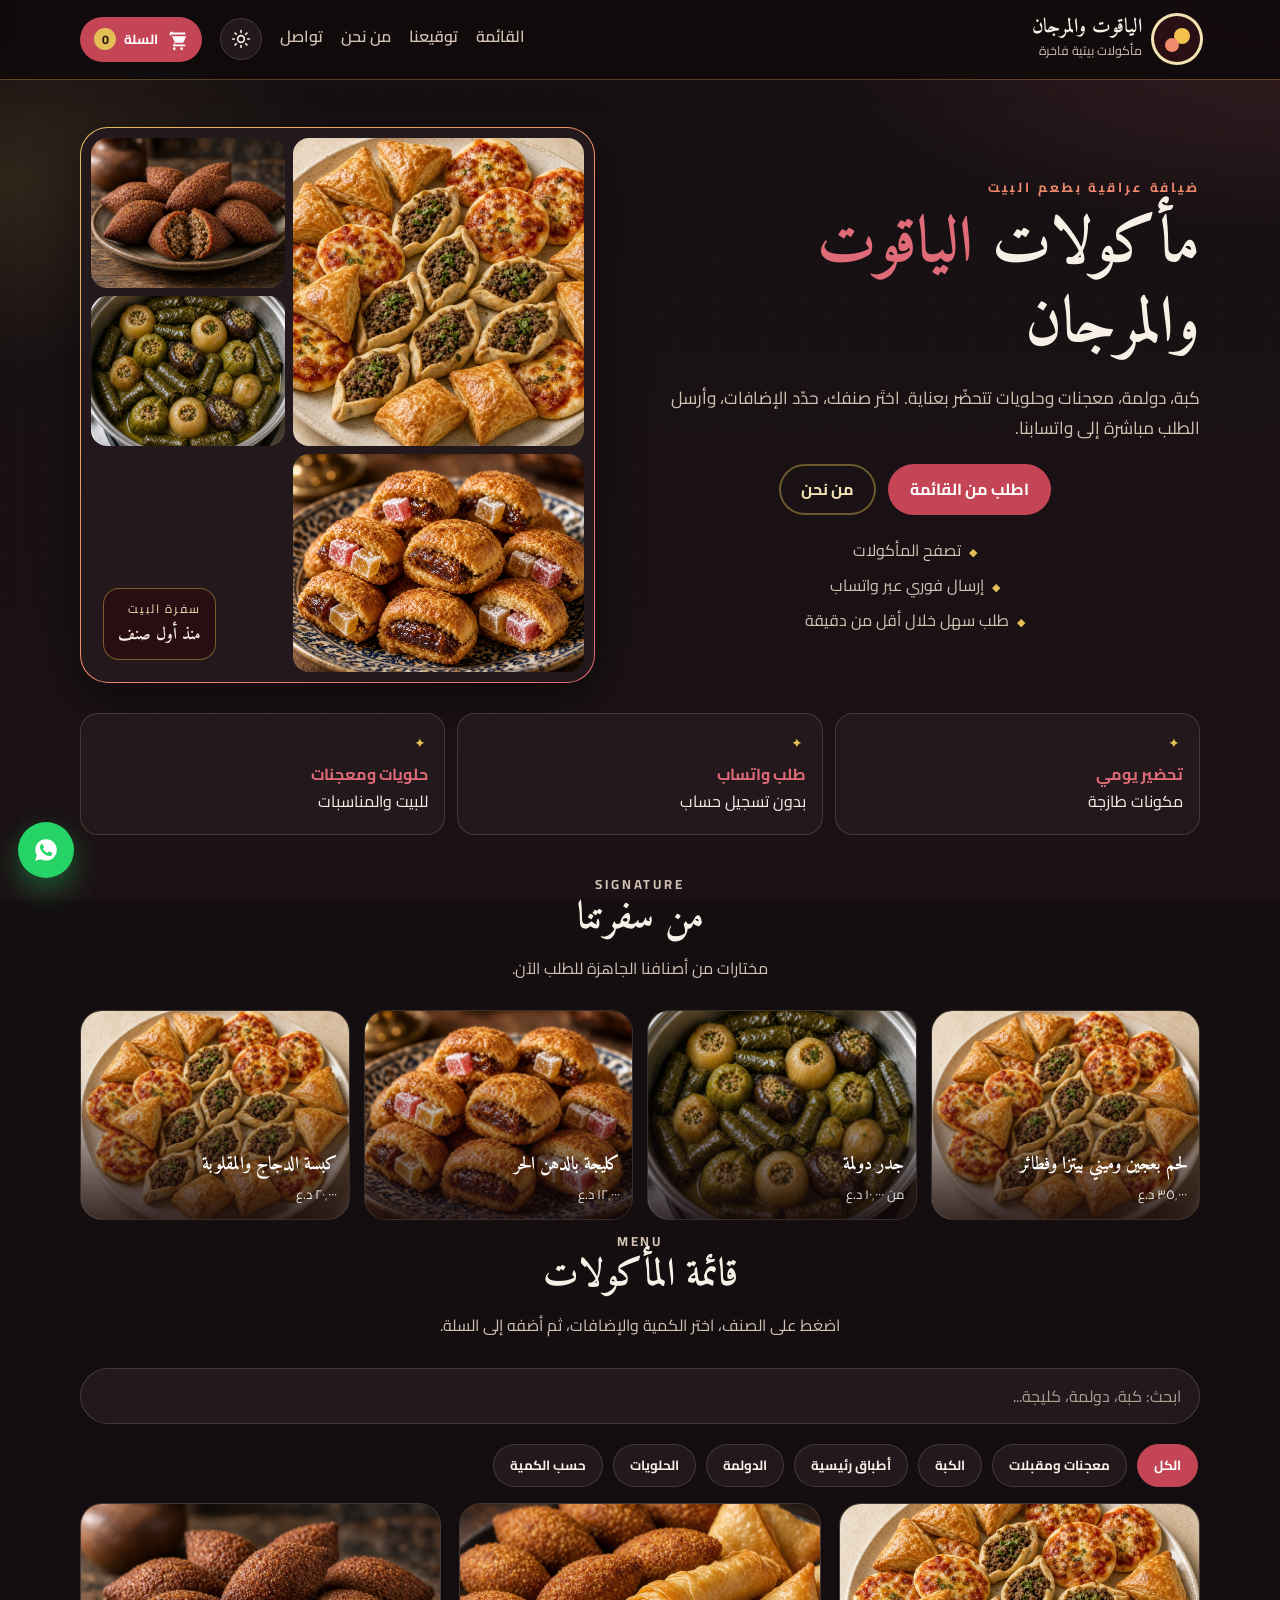
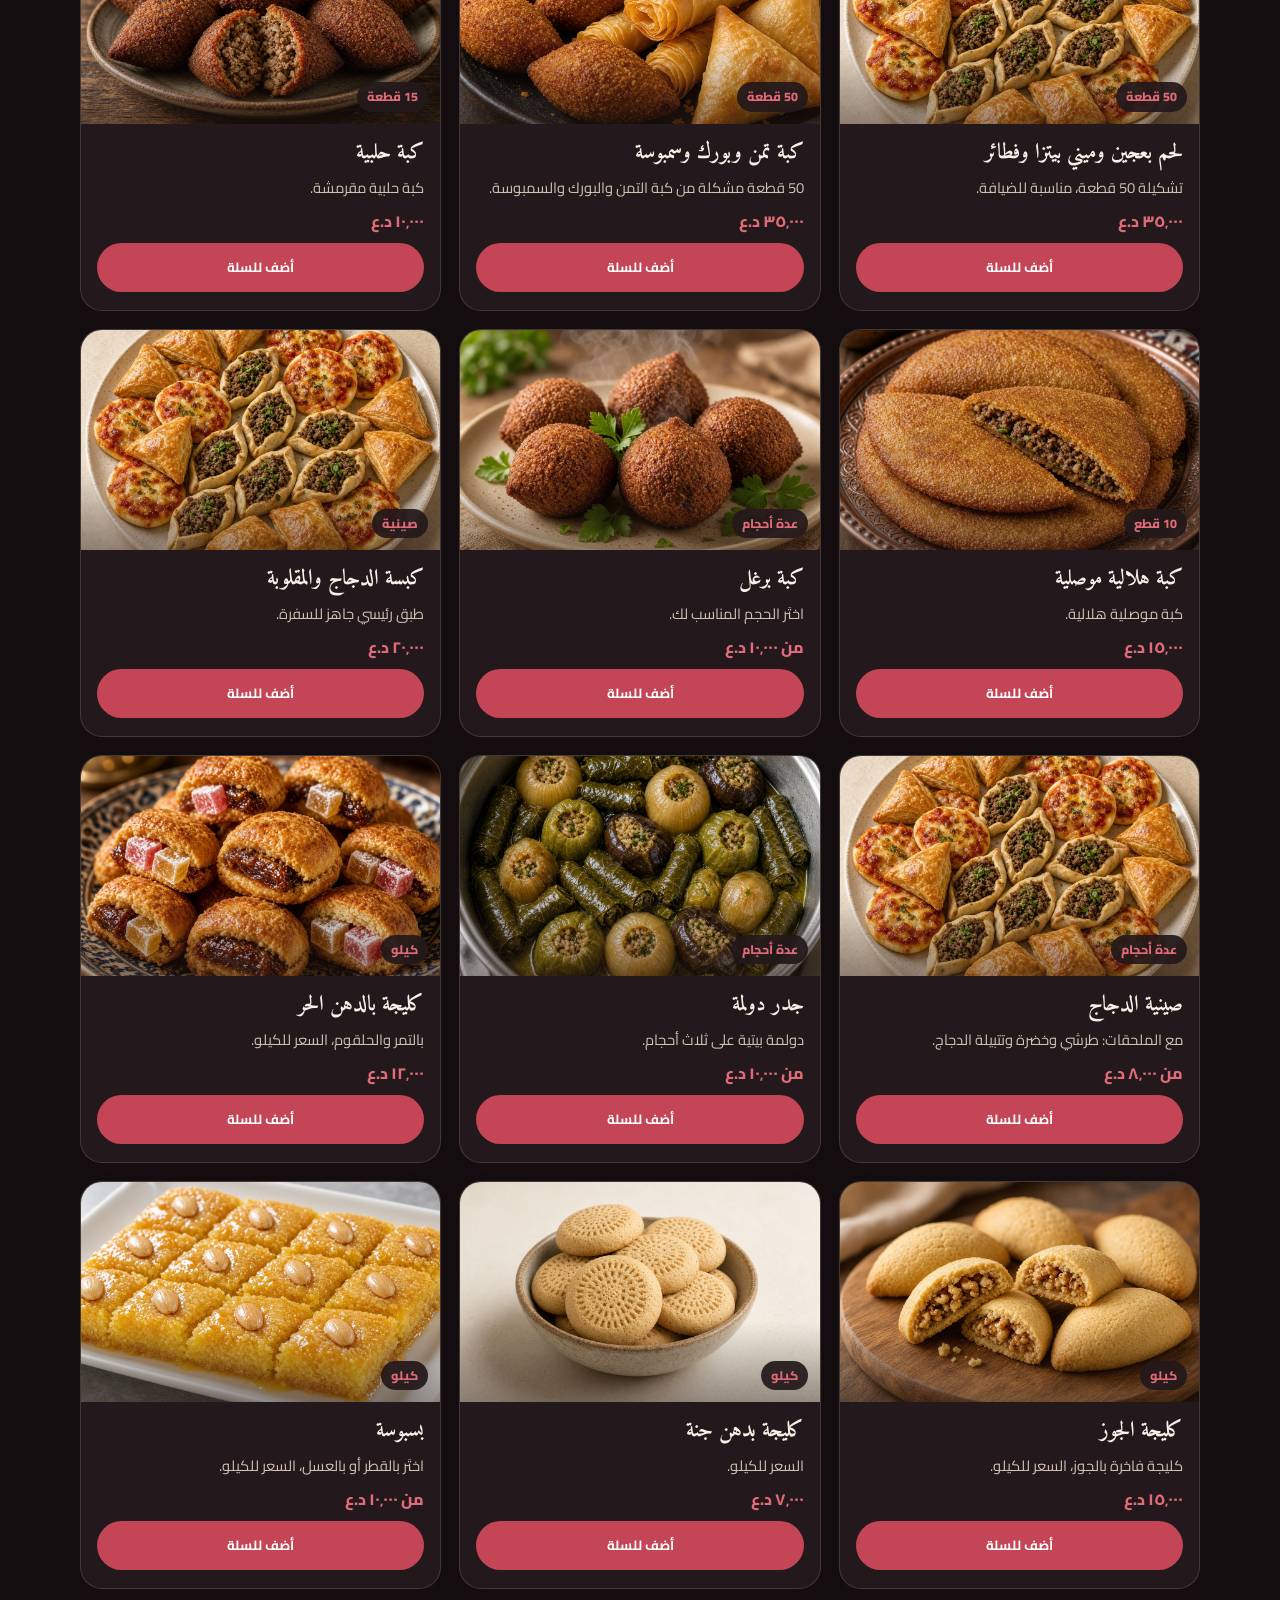
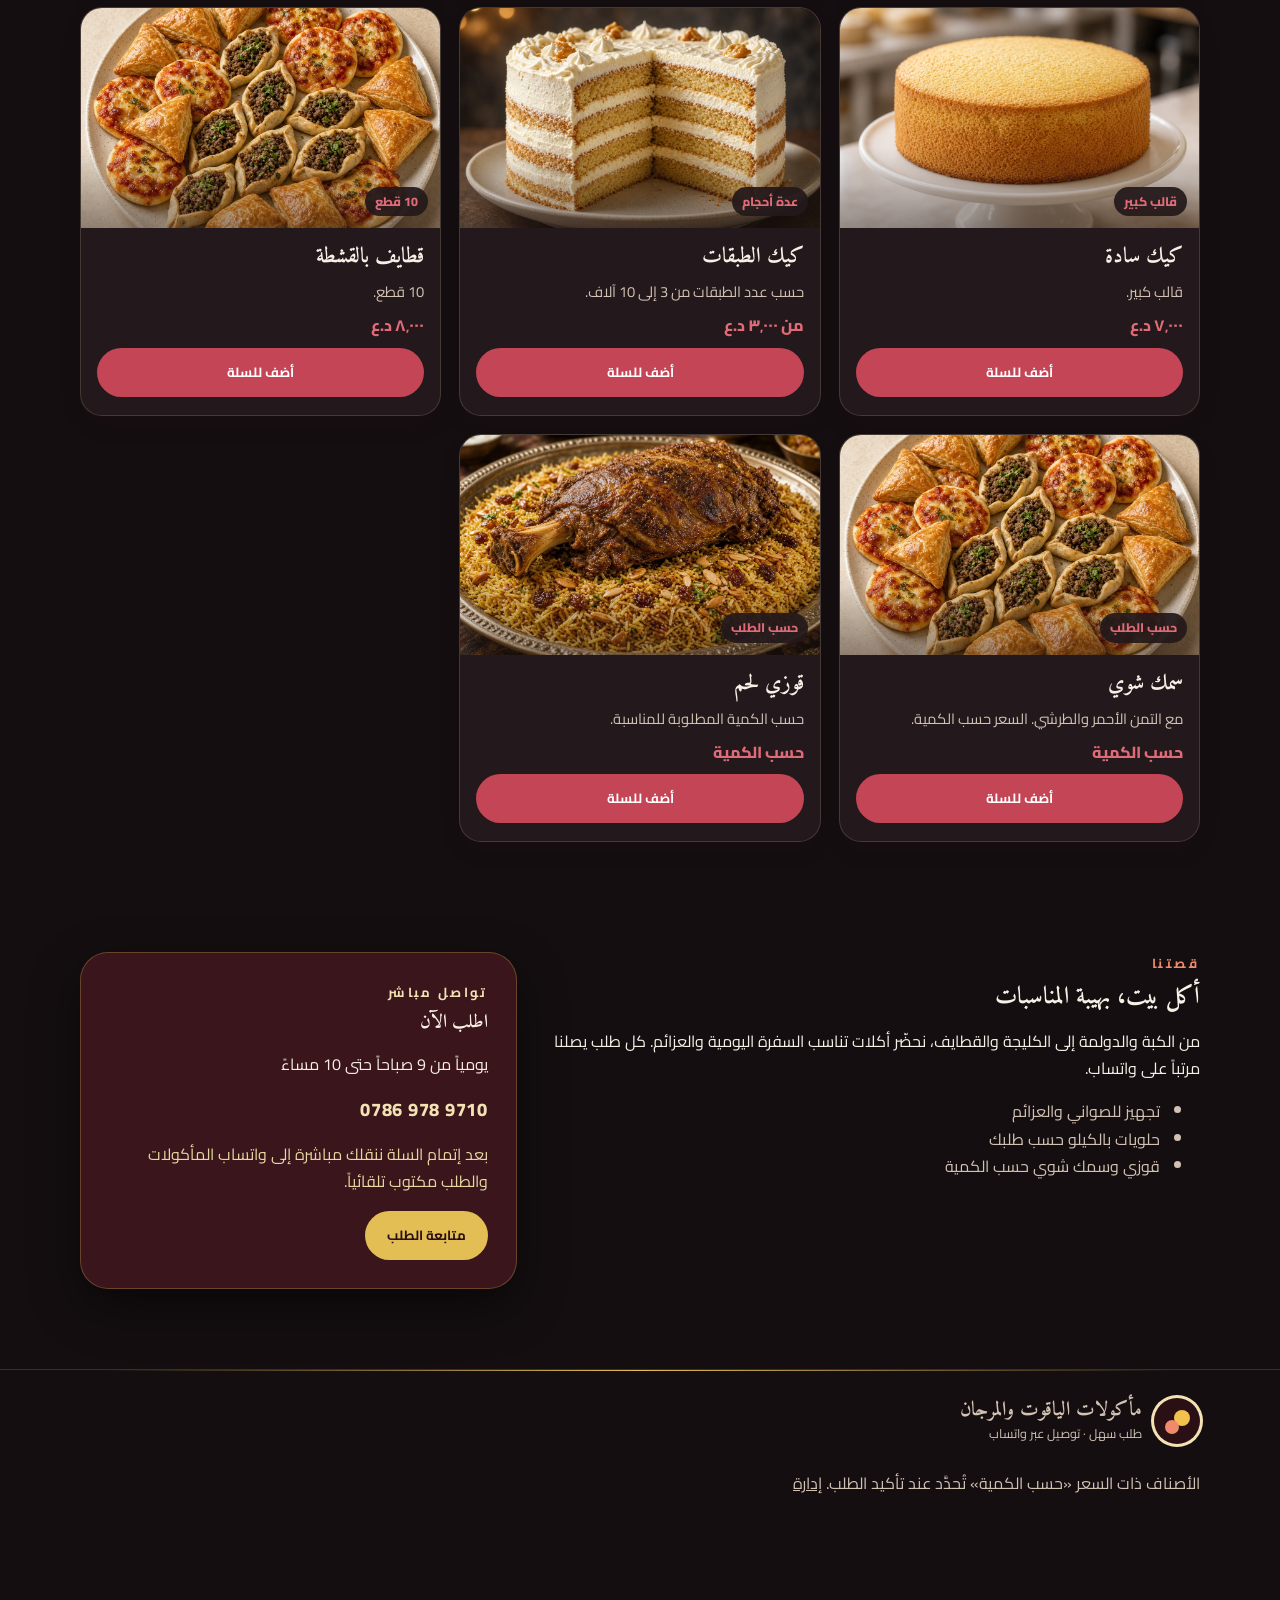
==== commit 701f81c5: "Ask at checkout whether the order should include bread. Co-authored-by: Cursor <cursoragent@cursor.c" ====
--- a/index.html
+++ b/index.html
@@ -18,7 +18,7 @@
       document.documentElement.setAttribute("data-theme", theme);
     })();
   </script>
-  <link rel="stylesheet" href="css/style.css?v=22" />
+  <link rel="stylesheet" href="css/style.css?v=23" />
 </head>
 <body>
   <div class="page-bg" aria-hidden="true"></div>
@@ -184,7 +184,7 @@
           <small>طلب سهل · توصيل عبر واتساب</small>
         </span>
       </div>
-      <p> الأصناف ذات السعر «حسب الكمية» تُحدَّد عند تأكيد الطلب. <a class="muted" href="admin.html?v=22">إدارة</a></p>
+      <p> الأصناف ذات السعر «حسب الكمية» تُحدَّد عند تأكيد الطلب. <a class="muted" href="admin.html?v=23">إدارة</a></p>
     </div>
   </footer>
 
@@ -259,8 +259,14 @@
             <legend>طريقة الاستلام</legend>
             <label class="chip"><input type="radio" name="fulfillment" value="توصيل" checked /> توصيل</label>
           </fieldset>
+          <fieldset class="choice-row bread-choice">
+            <legend>هل تريد خبزاً مع الطلب؟</legend>
+            <label class="chip"><input type="radio" name="bread" value="نعم" required /> نعم، مع خبز</label>
+            <label class="chip"><input type="radio" name="bread" value="لا" /> لا، بدون خبز</label>
+          </fieldset>
           <label>ملاحظات عامة
-            <textarea name="notes" rows="3" placeholder="وقت التوصيل، تعليمات إضافية..."></textarea>
+            <span class="field-hint">تلميح: اذكر إذا كنت تريد خبزاً أو لا، وأي تفاصيل أخرى للطلب.</span>
+            <textarea name="notes" rows="3" placeholder="خبز: نعم أو لا — وقت التوصيل، تعليمات إضافية..."></textarea>
           </label>
           <div class="checkout-summary" id="checkout-summary"></div>
           <button class="btn btn-primary btn-block" type="submit">إرسال الطلب عبر واتساب</button>
@@ -271,9 +277,9 @@
 
   <div class="toast" id="toast" role="status" aria-live="polite"></div>
 
-  <script src="js/config.js?v=22"></script>
-  <script src="js/menu-data.js?v=22"></script>
-  <script src="js/menu-store.js?v=22"></script>
-  <script src="js/app.js?v=22"></script>
+  <script src="js/config.js?v=23"></script>
+  <script src="js/menu-data.js?v=23"></script>
+  <script src="js/menu-store.js?v=23"></script>
+  <script src="js/app.js?v=23"></script>
 </body>
 </html>
--- a/css/style.css
+++ b/css/style.css
@@ -619,7 +619,14 @@
   margin-bottom: 16px;
   color: var(--muted);
 }
-.muted { color: var(--muted); }
+.field-hint {
+  display: block;
+  font-weight: 500;
+  font-size: 0.86rem;
+  color: var(--muted);
+  margin: 0 0 6px;
+}
+.bread-choice { margin-top: 4px; }
 .location-box {
   background: var(--field);
   border: 1px solid var(--line);
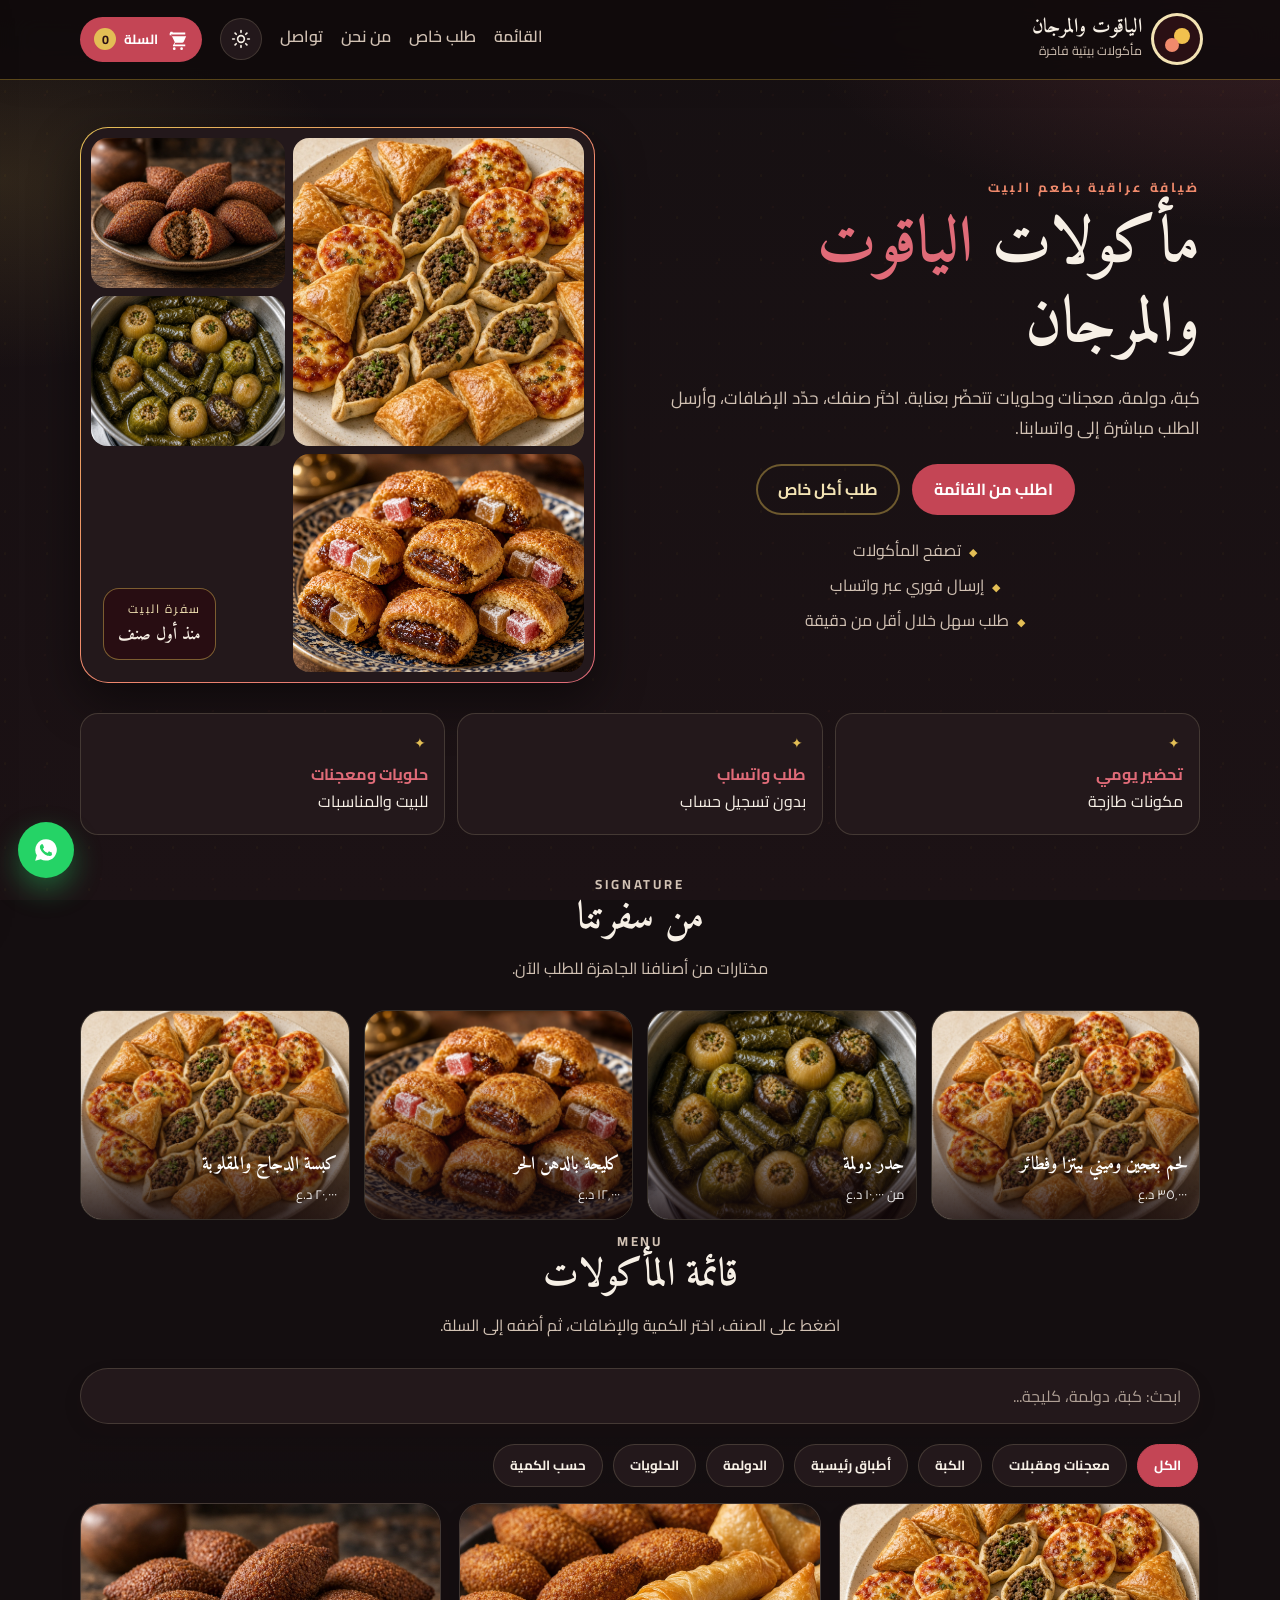
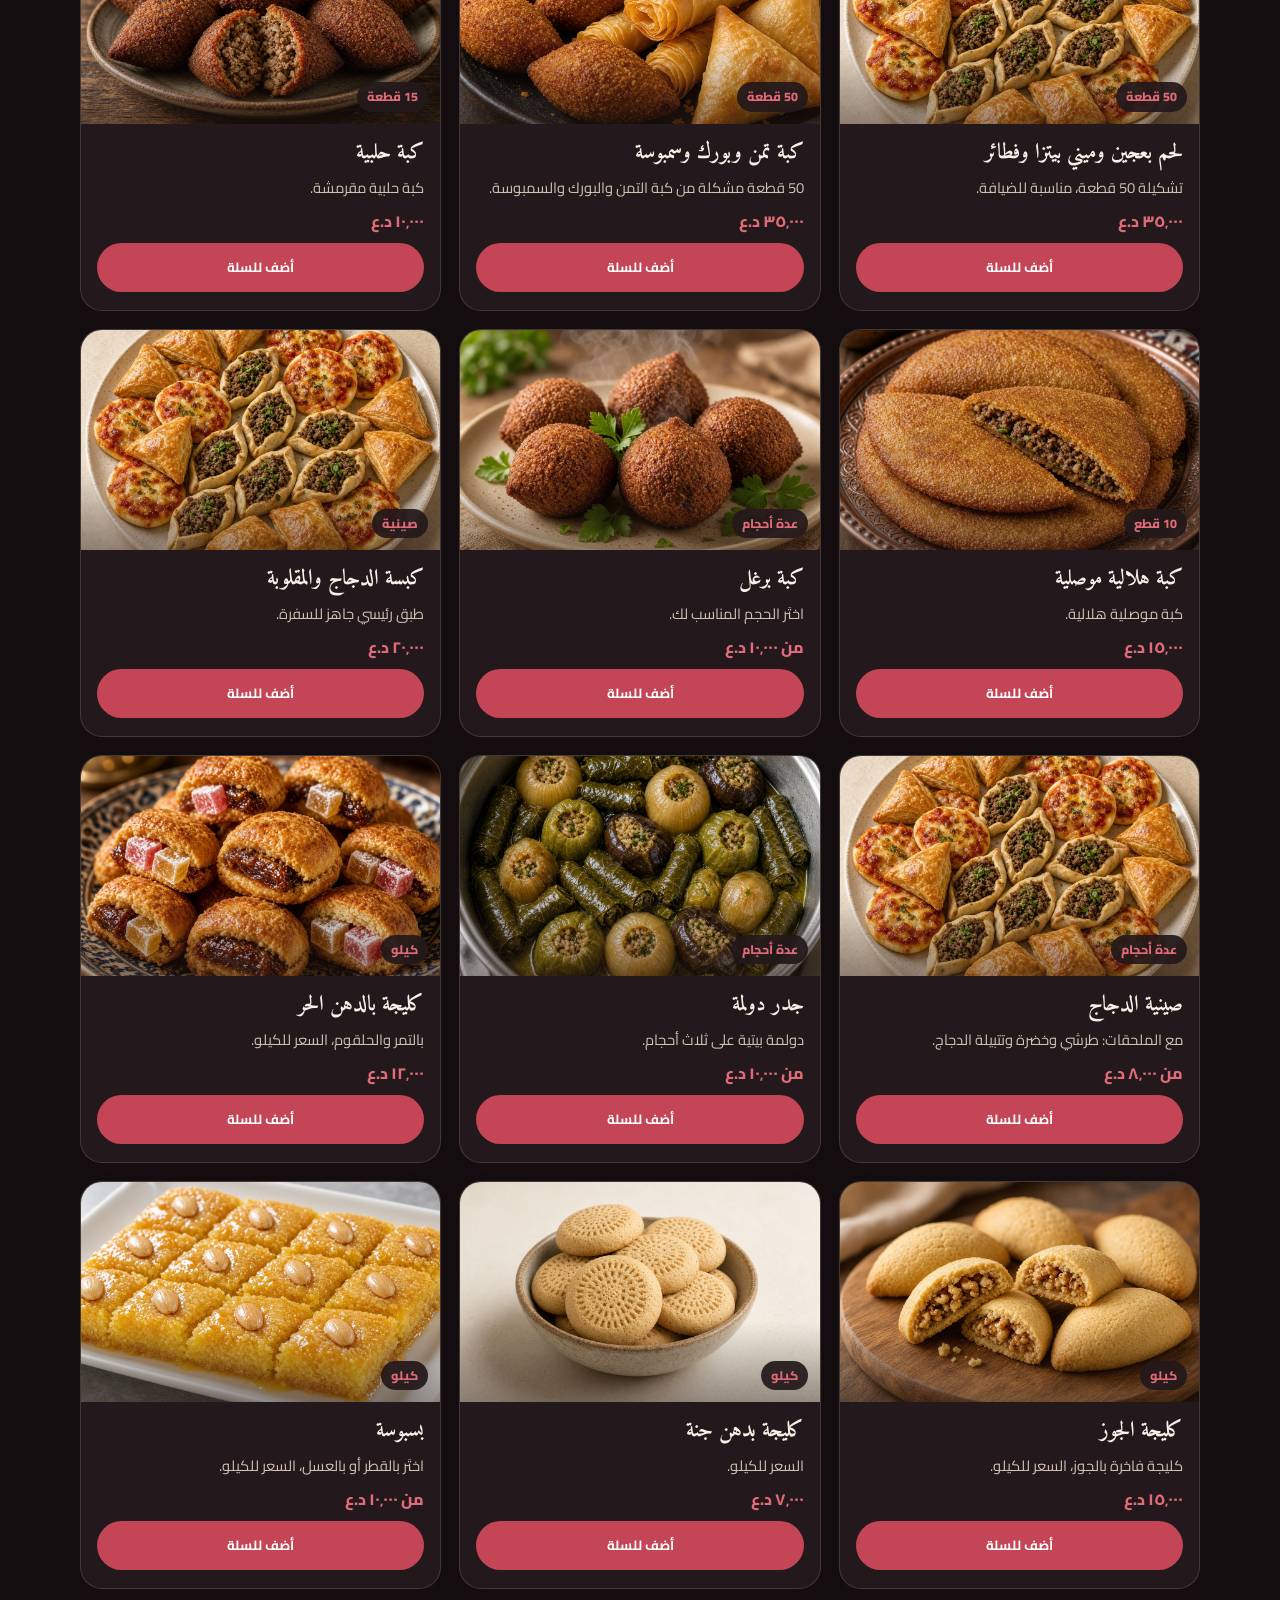
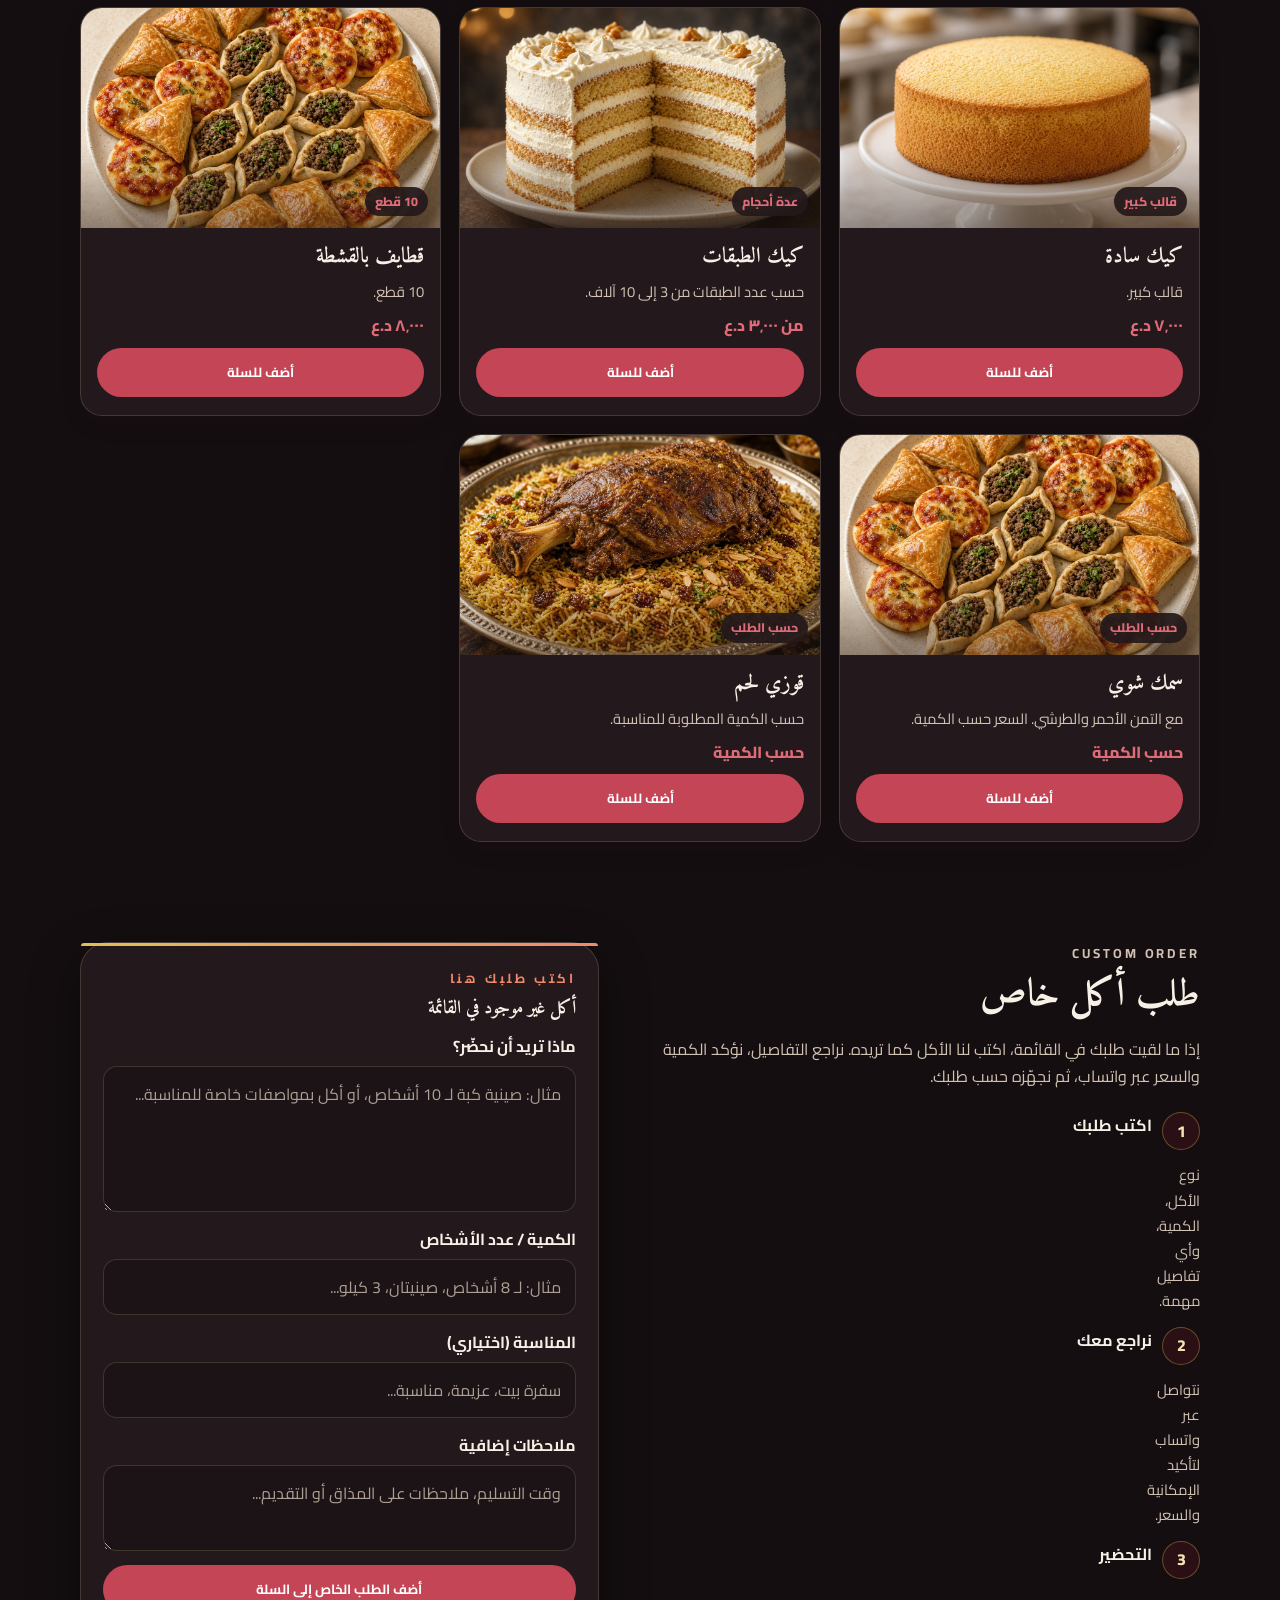
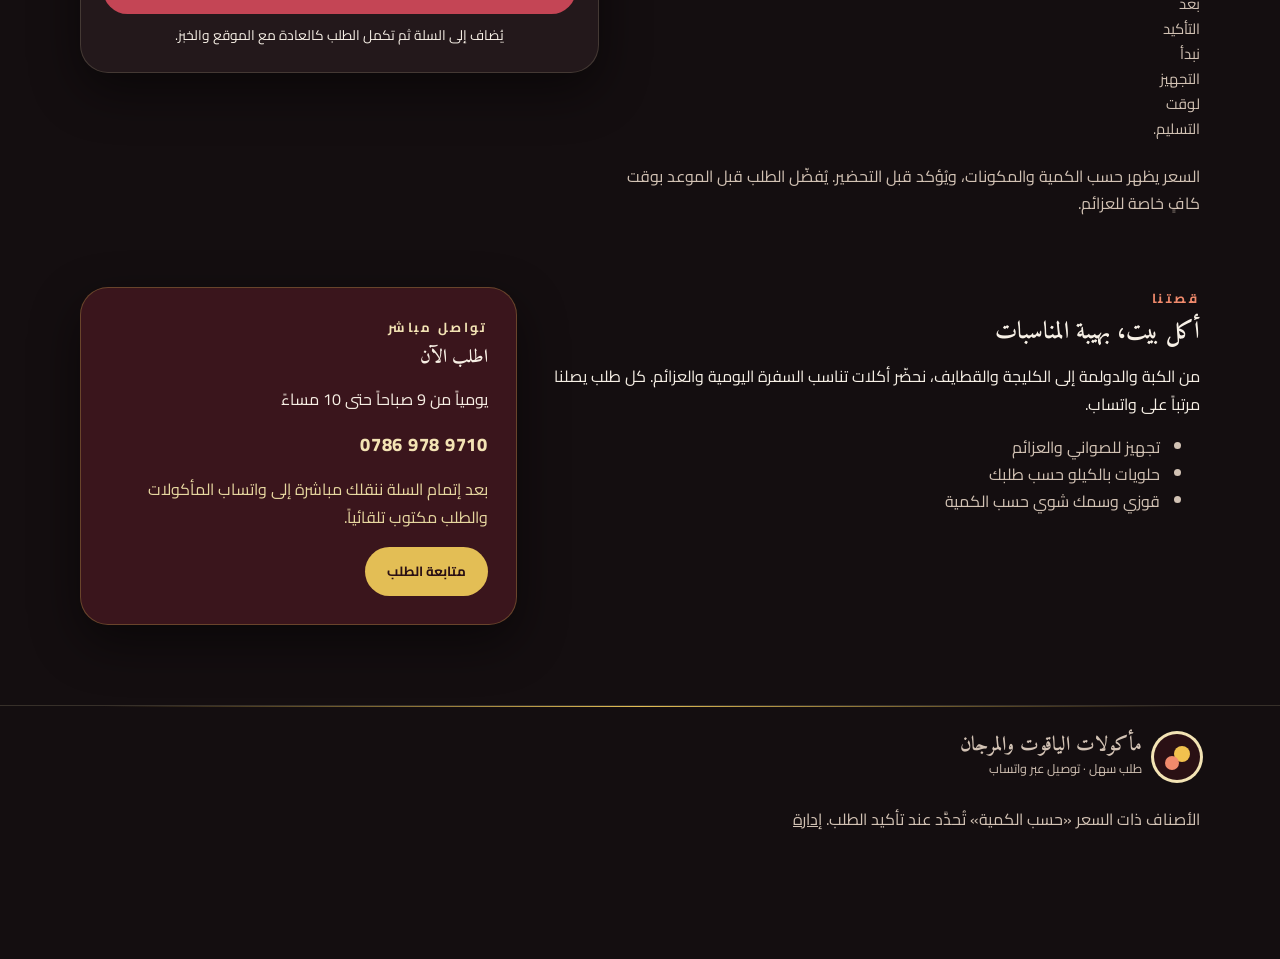
==== commit c99b3cb7: "Add a custom dish request section with a clear ordering flow. Co-authored-by: Cursor <cursoragent@cu" ====
--- a/index.html
+++ b/index.html
@@ -18,7 +18,7 @@
       document.documentElement.setAttribute("data-theme", theme);
     })();
   </script>
-  <link rel="stylesheet" href="css/style.css?v=23" />
+  <link rel="stylesheet" href="css/style.css?v=25" />
 </head>
 <body>
   <div class="page-bg" aria-hidden="true"></div>
@@ -39,7 +39,7 @@
 
       <nav class="header-nav" aria-label="التنقل الرئيسي">
         <a href="#menu">القائمة</a>
-        <a href="#featured">توقيعنا</a>
+        <a href="#special-order">طلب خاص</a>
         <a href="#about">من نحن</a>
         <a href="#contact">تواصل</a>
       </nav>
@@ -72,7 +72,7 @@
           <p class="hero-lead">كبة، دولمة، معجنات وحلويات تتحضّر بعناية. اختَر صنفك، حدّد الإضافات، وأرسل الطلب مباشرة إلى واتسابنا.</p>
           <div class="hero-actions">
             <a class="btn btn-primary" href="#menu">اطلب من القائمة</a>
-            <a class="btn btn-ghost" href="#about">من نحن</a>
+            <a class="btn btn-ghost" href="#special-order">طلب أكل خاص</a>
           </div>
           <ul class="hero-points">
             <li>تصفح المأكولات</li>
@@ -148,6 +148,40 @@
       </div>
     </section>
 
+    <section class="special-section" id="special-order">
+      <div class="container special-wrap">
+        <div class="special-intro">
+          <p class="eyebrow">CUSTOM ORDER</p>
+          <h2>طلب أكل خاص</h2>
+          <p>إذا ما لقيت طلبك في القائمة، اكتب لنا الأكل كما تريده. نراجع التفاصيل، نؤكد الكمية والسعر عبر واتساب، ثم نجهّزه حسب طلبك.</p>
+          <ol class="special-steps">
+            <li><strong>اكتب طلبك</strong><span>نوع الأكل، الكمية، وأي تفاصيل مهمة.</span></li>
+            <li><strong>نراجع معك</strong><span>نتواصل عبر واتساب لتأكيد الإمكانية والسعر.</span></li>
+            <li><strong>التحضير</strong><span>بعد التأكيد نبدأ التجهيز لوقت التسليم.</span></li>
+          </ol>
+          <p class="muted special-note">السعر يظهر حسب الكمية والمكونات، ويُؤكد قبل التحضير. يُفضّل الطلب قبل الموعد بوقت كافٍ خاصة للعزائم.</p>
+        </div>
+        <form class="special-card" id="special-form">
+          <p class="eyebrow">اكتب طلبك هنا</p>
+          <h3 id="special-form-title">أكل غير موجود في القائمة</h3>
+          <label>ماذا تريد أن نحضّر؟
+            <textarea name="desc" rows="4" required placeholder="مثال: صينية كبة لـ 10 أشخاص، أو أكل بمواصفات خاصة للمناسبة..."></textarea>
+          </label>
+          <label>الكمية / عدد الأشخاص
+            <input name="servings" type="text" placeholder="مثال: لـ 8 أشخاص، صينيتان، 3 كيلو..." />
+          </label>
+          <label>المناسبة (اختياري)
+            <input name="occasion" type="text" placeholder="سفرة بيت، عزيمة، مناسبة..." />
+          </label>
+          <label>ملاحظات إضافية
+            <textarea name="note" rows="2" placeholder="وقت التسليم، ملاحظات على المذاق أو التقديم..."></textarea>
+          </label>
+          <button class="btn btn-primary btn-block" id="special-submit" type="submit">أضف الطلب الخاص إلى السلة</button>
+          <p class="muted special-foot">يُضاف إلى السلة ثم تكمل الطلب كالعادة مع الموقع والخبز.</p>
+        </form>
+      </div>
+    </section>
+
     <section class="about-section" id="about">
       <div class="container about-grid">
         <div>
@@ -184,7 +218,7 @@
           <small>طلب سهل · توصيل عبر واتساب</small>
         </span>
       </div>
-      <p> الأصناف ذات السعر «حسب الكمية» تُحدَّد عند تأكيد الطلب. <a class="muted" href="admin.html?v=23">إدارة</a></p>
+      <p> الأصناف ذات السعر «حسب الكمية» تُحدَّد عند تأكيد الطلب. <a class="muted" href="admin.html?v=25">إدارة</a></p>
     </div>
   </footer>
 
@@ -277,9 +311,9 @@
 
   <div class="toast" id="toast" role="status" aria-live="polite"></div>
 
-  <script src="js/config.js?v=23"></script>
-  <script src="js/menu-data.js?v=23"></script>
-  <script src="js/menu-store.js?v=23"></script>
-  <script src="js/app.js?v=23"></script>
+  <script src="js/config.js?v=25"></script>
+  <script src="js/menu-data.js?v=25"></script>
+  <script src="js/menu-store.js?v=25"></script>
+  <script src="js/app.js?v=25"></script>
 </body>
 </html>
--- a/css/style.css
+++ b/css/style.css
@@ -187,7 +187,7 @@
 }
 
 .hero { padding: 48px 0 20px; }
-#menu, #about, #contact, #featured { scroll-margin-top: calc(var(--header) + 12px); }
+#menu, #about, #contact, #featured, #special-order { scroll-margin-top: calc(var(--header) + 12px); }
 .hero-grid {
   display: grid;
   grid-template-columns: 1.05fr 0.95fr;
@@ -362,6 +362,63 @@
 .dish-card .btn { margin-top: auto; }
 
 .about-section { padding: 20px 0 80px; }
+.special-section { padding: 10px 0 50px; }
+.special-wrap {
+  display: grid;
+  grid-template-columns: 1.05fr 0.95fr;
+  gap: 28px;
+  align-items: start;
+}
+.special-intro h2 { font-size: clamp(2rem, 3vw, 2.8rem); }
+.special-intro p { color: var(--muted); }
+.special-steps {
+  list-style: none;
+  padding: 0;
+  margin: 22px 0;
+  display: grid;
+  gap: 14px;
+  counter-reset: special-step;
+}
+.special-steps li {
+  counter-increment: special-step;
+  display: grid;
+  grid-template-columns: 36px 1fr;
+  gap: 12px;
+  align-items: start;
+}
+.special-steps li::before {
+  content: counter(special-step);
+  width: 36px;
+  height: 36px;
+  border-radius: 50%;
+  display: grid;
+  place-items: center;
+  background: var(--ruby-deep);
+  color: var(--gold-soft);
+  font-weight: 800;
+  border: 1px solid rgba(227, 190, 85, 0.35);
+}
+.special-steps strong { display: block; }
+.special-steps span { color: var(--muted); font-size: 0.92rem; }
+.special-note { margin-bottom: 0; }
+.special-card {
+  background: var(--paper);
+  border: 1px solid var(--line);
+  border-radius: 28px;
+  padding: 24px 22px;
+  box-shadow: var(--shadow);
+  position: relative;
+}
+.special-card::before {
+  content: "";
+  position: absolute;
+  inset: 0 0 auto;
+  height: 3px;
+  border-radius: 28px 28px 0 0;
+  background: linear-gradient(90deg, var(--gold), var(--coral));
+}
+.special-card h3 { margin-top: 4px; }
+.special-foot { margin: 10px 0 0; text-align: center; font-size: 0.86rem; }
 .about-grid {
   display: grid;
   grid-template-columns: 1.2fr 0.8fr;
@@ -467,12 +524,8 @@
   font-size: 1.4rem;
   color: var(--ink);
 }
-.cart-item {
-  border: 1px solid var(--line);
-  border-radius: 16px;
-  padding: 12px;
-  margin-bottom: 12px;
-  background: var(--field);
+.cart-item.is-custom {
+  border-color: rgba(201, 162, 39, 0.45);
 }
 .cart-item h4 { margin: 0 0 4px; }
 .cart-item .extras { color: var(--muted); font-size: 0.86rem; }
@@ -481,6 +534,41 @@
   justify-content: space-between;
   gap: 8px;
   align-items: start;
+}
+.cart-item-actions {
+  display: flex;
+  gap: 8px;
+  flex-shrink: 0;
+}
+.cart-edit {
+  background: transparent;
+  border: 0;
+  color: var(--ruby);
+  cursor: pointer;
+  font-weight: 700;
+}
+.cart-item-foot {
+  display: flex;
+  justify-content: space-between;
+  align-items: center;
+  gap: 10px;
+  margin-top: 10px;
+}
+.cart-qty {
+  display: flex;
+  align-items: center;
+  gap: 8px;
+  direction: ltr;
+}
+.cart-qty button {
+  width: 32px;
+  height: 32px;
+  border-radius: 50%;
+  border: 1px solid var(--line);
+  background: var(--field);
+  color: var(--ink);
+  font-size: 1.1rem;
+  cursor: pointer;
 }
 .remove-item {
   background: transparent;
@@ -676,7 +764,7 @@
 
 @media (max-width: 900px) {
   .header-nav { display: none; }
-  .about-grid, .trust-row, .menu-grid, .hero-grid, .featured-row {
+  .about-grid, .trust-row, .menu-grid, .hero-grid, .featured-row, .special-wrap {
     grid-template-columns: 1fr;
   }
   .menu-grid { grid-template-columns: 1fr 1fr; }
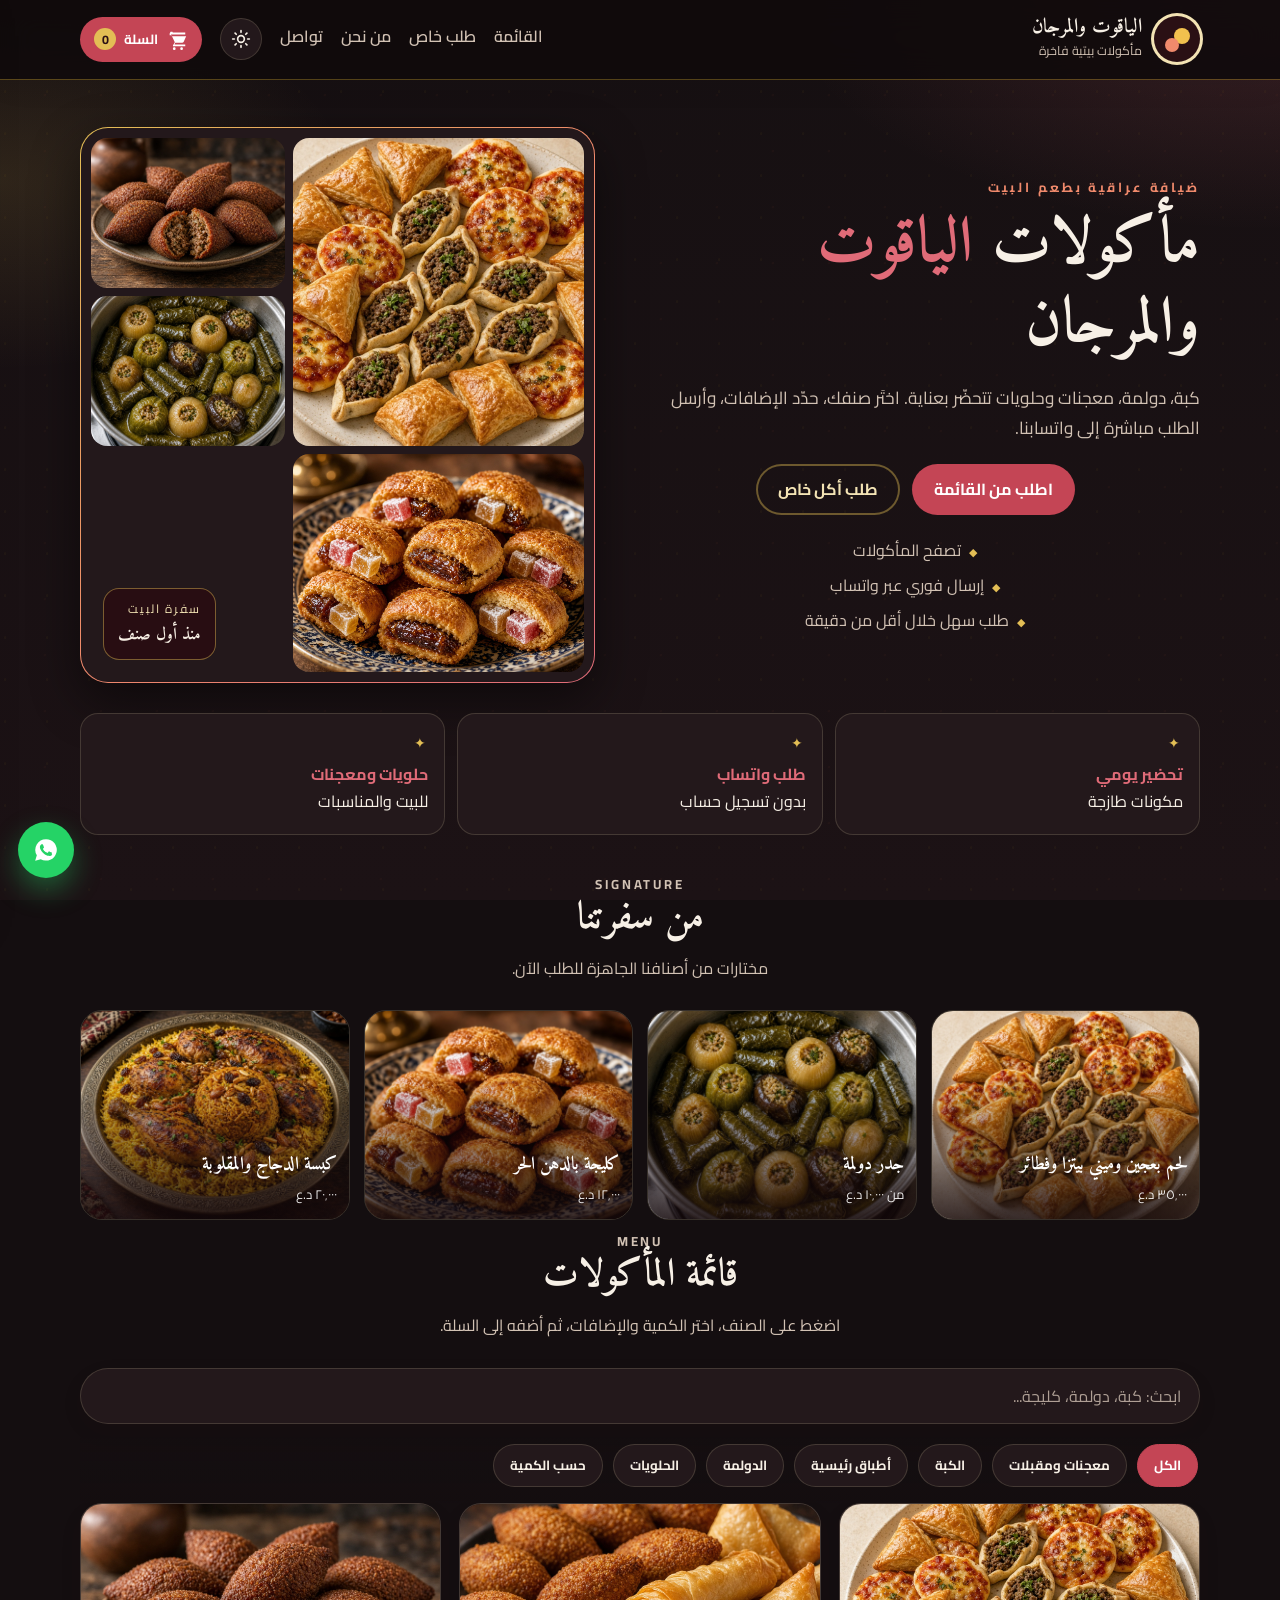
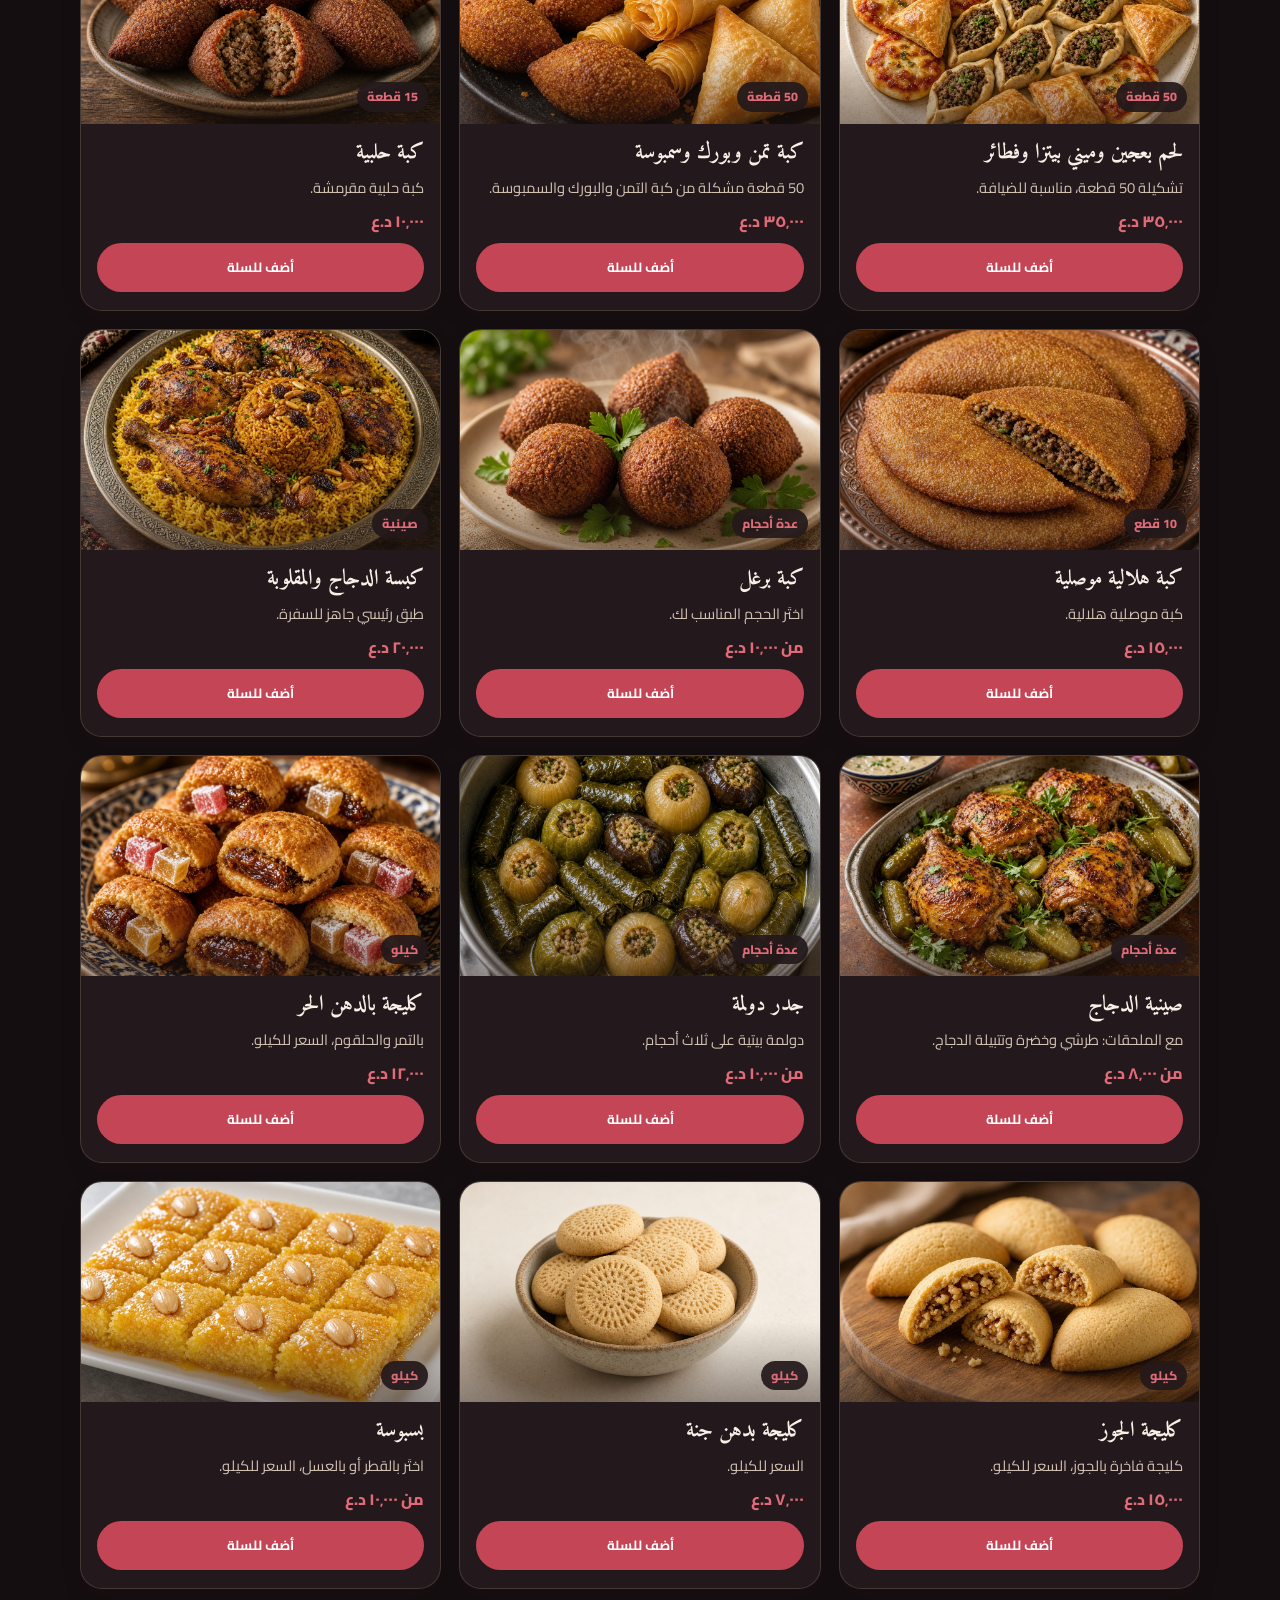
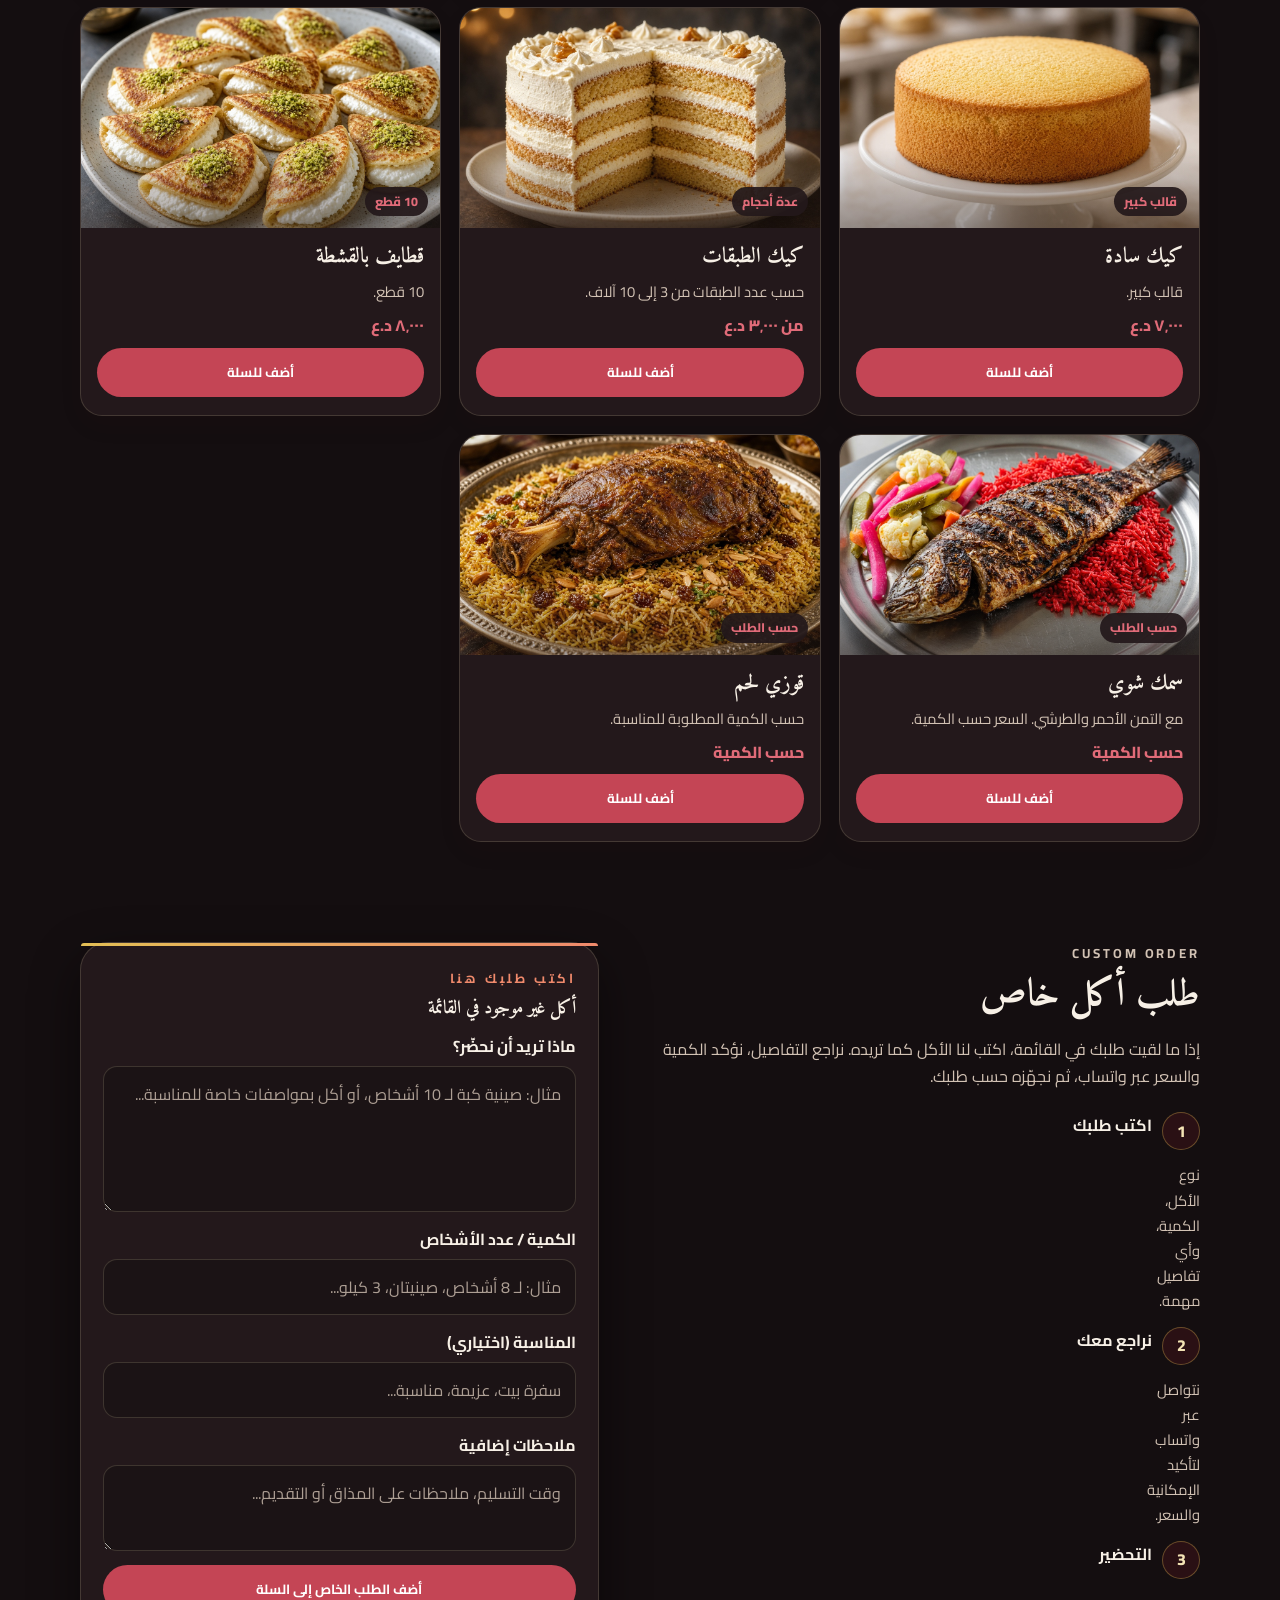
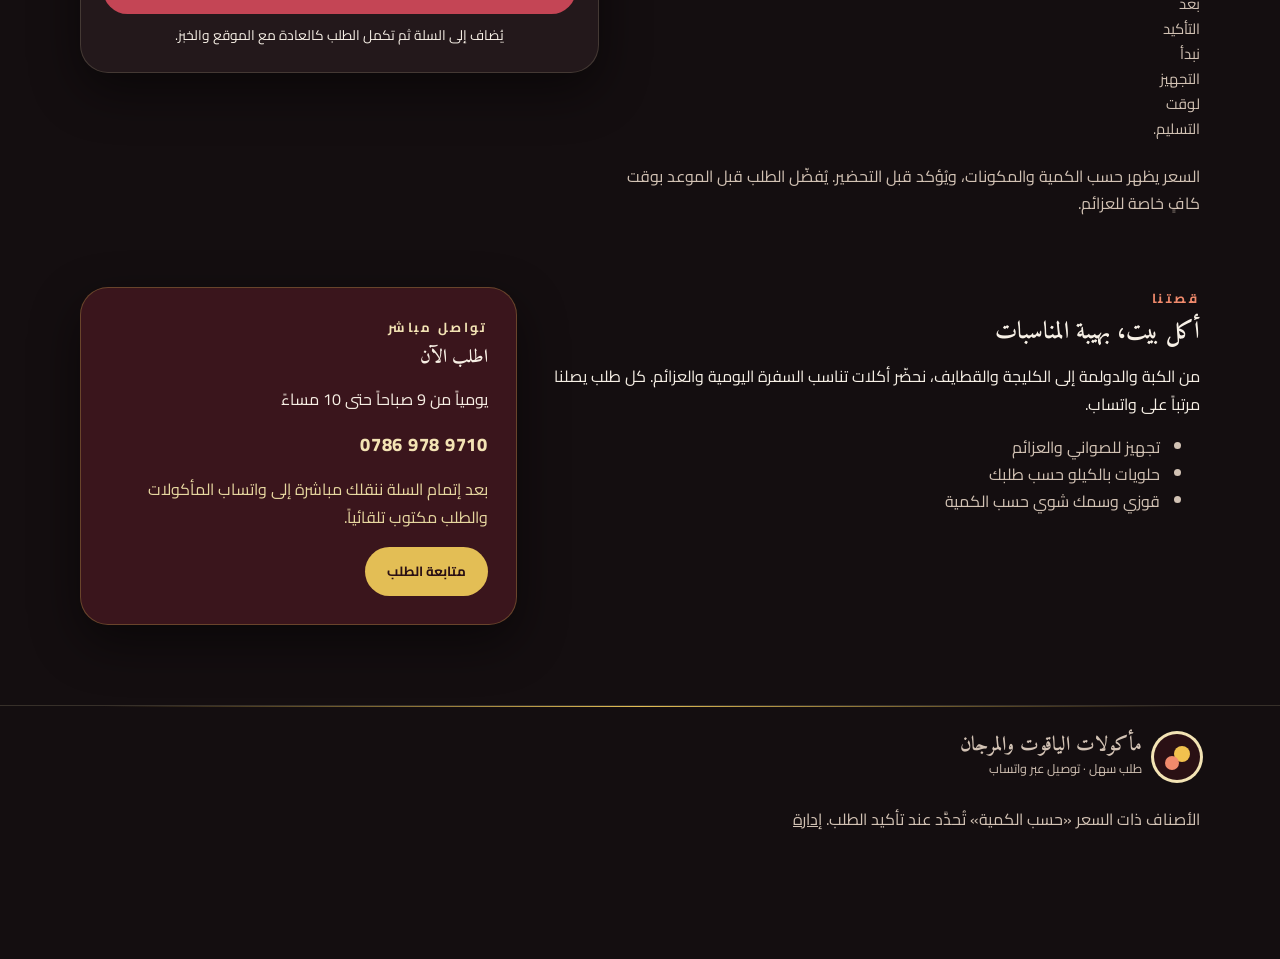
==== commit 96ea2ece: "Load the menu from GitHub when the admin page is opened as a local file." ====
--- a/index.html
+++ b/index.html
@@ -18,7 +18,7 @@
       document.documentElement.setAttribute("data-theme", theme);
     })();
   </script>
-  <link rel="stylesheet" href="css/style.css?v=25" />
+  <link rel="stylesheet" href="css/style.css?v=27" />
 </head>
 <body>
   <div class="page-bg" aria-hidden="true"></div>
@@ -218,7 +218,7 @@
           <small>طلب سهل · توصيل عبر واتساب</small>
         </span>
       </div>
-      <p> الأصناف ذات السعر «حسب الكمية» تُحدَّد عند تأكيد الطلب. <a class="muted" href="admin.html?v=25">إدارة</a></p>
+      <p> الأصناف ذات السعر «حسب الكمية» تُحدَّد عند تأكيد الطلب. <a class="muted" href="admin.html?v=27">إدارة</a></p>
     </div>
   </footer>
 
@@ -311,9 +311,9 @@
 
   <div class="toast" id="toast" role="status" aria-live="polite"></div>
 
-  <script src="js/config.js?v=25"></script>
-  <script src="js/menu-data.js?v=25"></script>
-  <script src="js/menu-store.js?v=25"></script>
-  <script src="js/app.js?v=25"></script>
+  <script src="js/config.js?v=27"></script>
+  <script src="js/menu-data.js?v=27"></script>
+  <script src="js/menu-store.js?v=27"></script>
+  <script src="js/app.js?v=27"></script>
 </body>
 </html>
--- a/css/style.css
+++ b/css/style.css
@@ -833,11 +833,26 @@
 .admin-image-preview[hidden] { display: none; }
 .admin-dish strong { display: block; margin-bottom: 4px; }
 .admin-dish-actions { display: flex; gap: 8px; }
-.admin-variants {
+.admin-variants,
+.admin-extras {
   border: 1px solid var(--line);
   border-radius: 16px;
   padding: 12px;
   margin: 8px 0 16px;
+}
+.admin-extras legend,
+.admin-variants legend {
+  font-weight: 800;
+  padding: 0 6px;
+}
+.admin-extra-add {
+  display: grid;
+  grid-template-columns: 1fr auto;
+  gap: 8px;
+  margin-top: 8px;
+}
+.admin-extra-row [data-remove-extra] {
+  flex-shrink: 0;
 }
 .admin-variant-row {
   display: grid;
